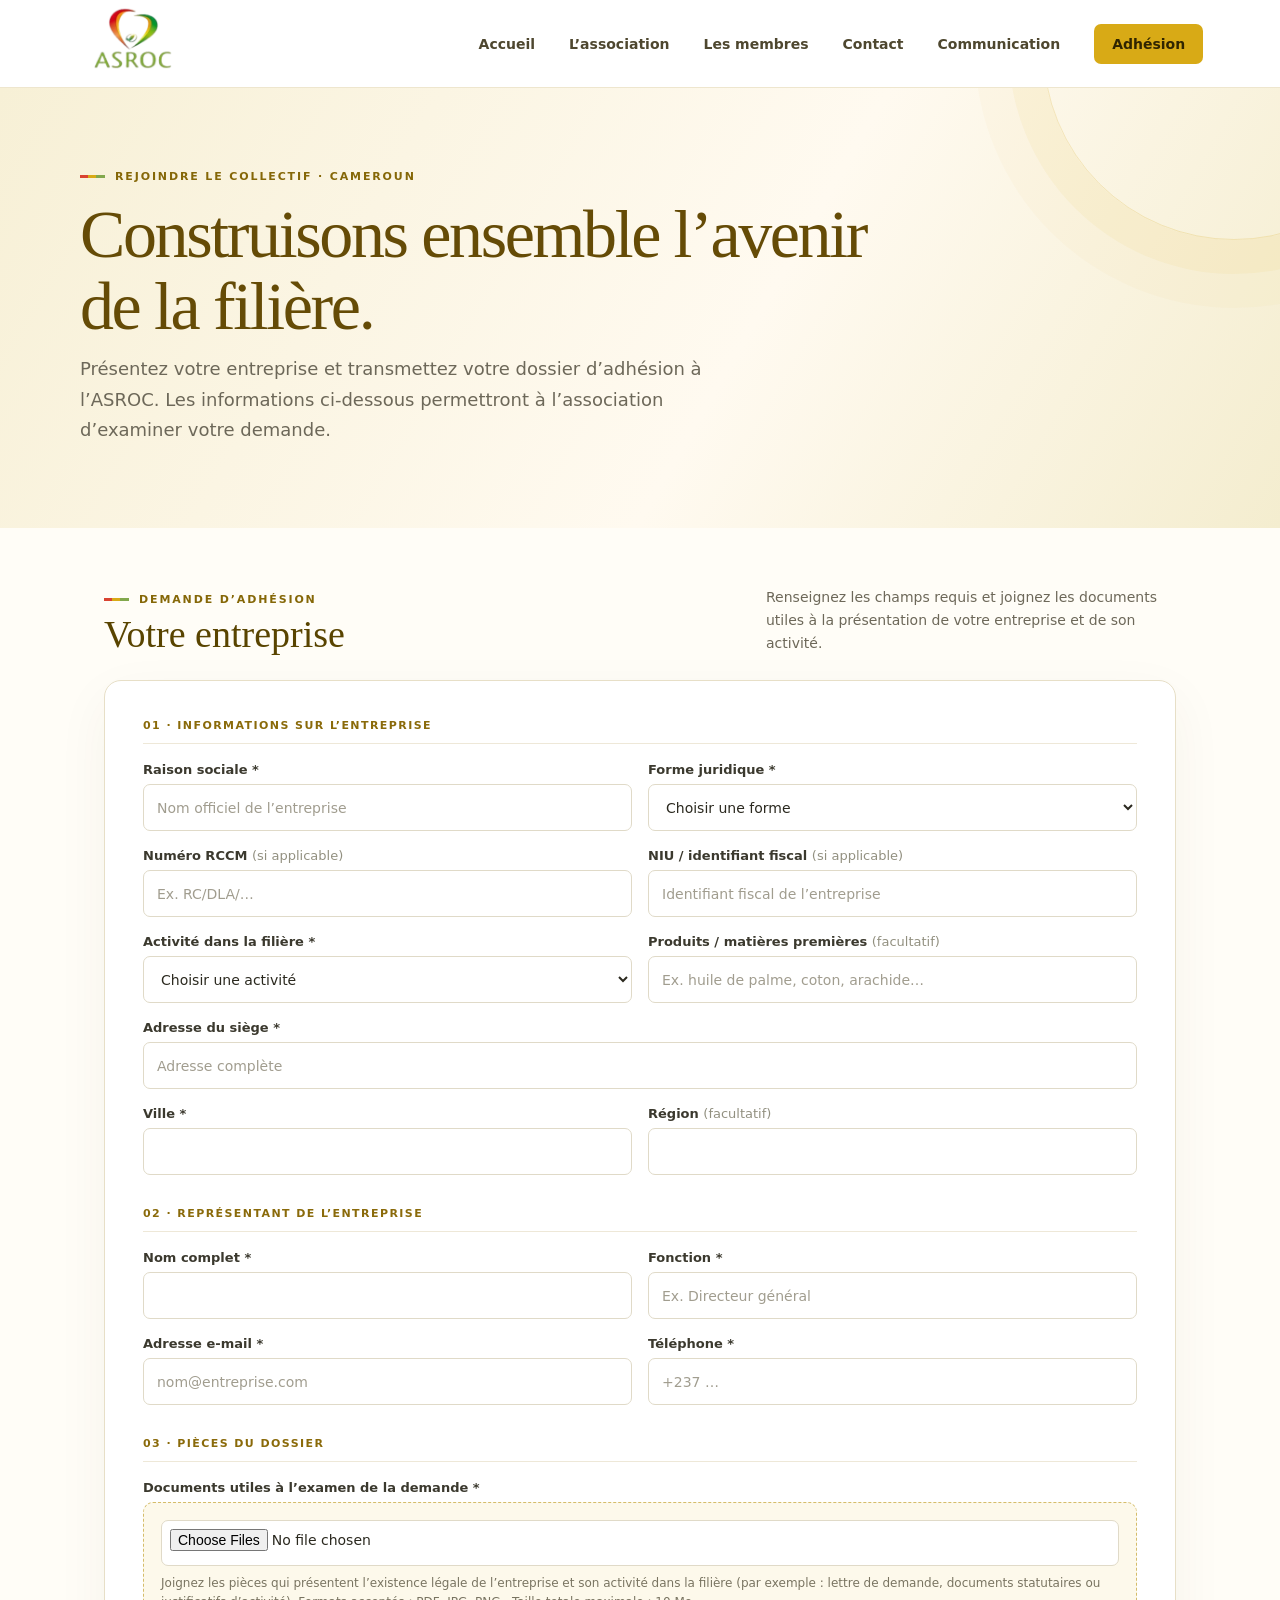
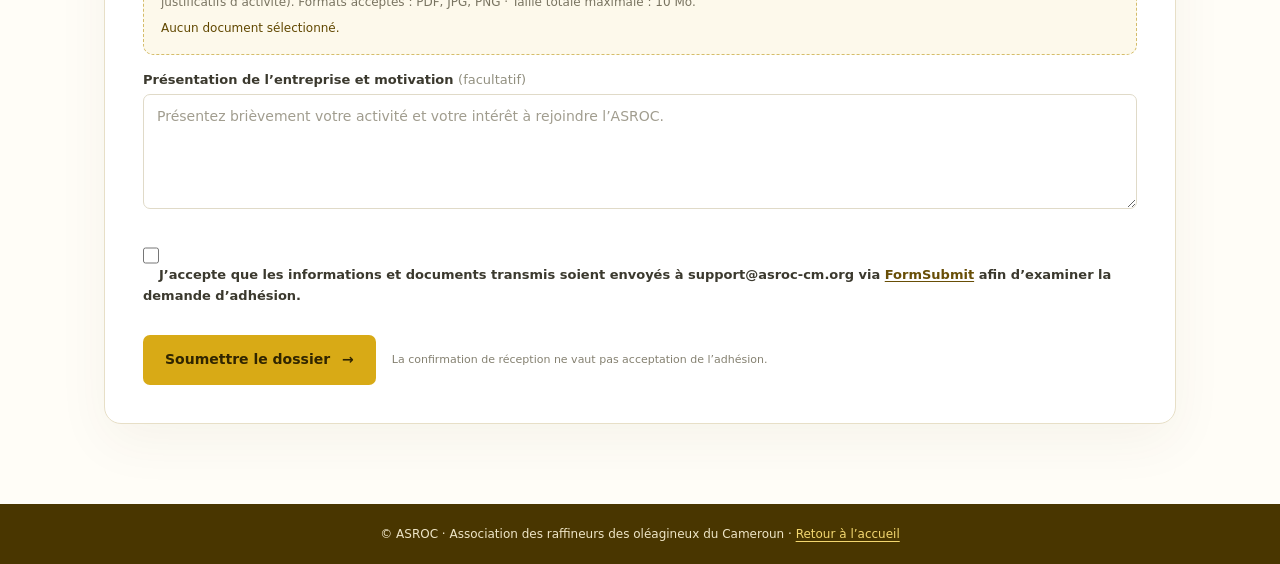
==== adherer.html @ df0bfd80 "Add ASROC communications page" ====
<!doctype html>
<html lang="fr"><head><meta charset="utf-8"><meta name="viewport" content="width=device-width, initial-scale=1, viewport-fit=cover"><meta name="theme-color" content="#d8aa16"><meta name="description" content="Déposez une demande d’adhésion à l’Association des Raffineurs des Oléagineux du Cameroun."><title>Adhérer à l’ASROC</title>
<style>
:root{--forest:#6a4d00;--deep:#493600;--gold:#d8aa16;--gold-light:#f8edc8;--paper:#fffdf7;--ink:#2b291f;--muted:#6d6859;--line:#e7dfc7}*{box-sizing:border-box}html,body{margin:0;min-height:100%;font-family:Inter,ui-sans-serif,system-ui,-apple-system,"Segoe UI",sans-serif;color:var(--ink);background:var(--paper)}a{color:inherit;text-decoration:none}.site-header{position:sticky;top:0;z-index:50;height:88px;display:flex;align-items:center;justify-content:space-between;padding:0 clamp(18px,6vw,88px);gap:22px;background:#fff;border-bottom:1px solid #eee6ce}.brand img{width:126px;height:76px;object-fit:contain;display:block}.nav{display:flex;align-items:center;gap:clamp(14px,3vw,34px);font-size:14px;font-weight:650;color:#4e472f}.nav a:hover{color:#9a7308}.nav .active{color:#805d00}.nav .nav-cta{padding:12px 18px;background:var(--gold);border-radius:7px;color:#302500}.hero{position:relative;overflow:hidden;padding:clamp(48px,7vw,82px) 24px;background:linear-gradient(120deg,#f7f0d6,#fffaf0 58%,#f4edcf)}.hero:after{content:"";position:absolute;right:-145px;top:-230px;width:380px;height:380px;border:1px solid #d6a61736;border-radius:50%;box-shadow:0 0 0 34px #d6a61710,0 0 0 68px #d6a61708;pointer-events:none}.hero-inner{position:relative;z-index:1;max-width:1120px;margin:auto}.eyebrow{display:flex;align-items:center;gap:10px;color:#856707;font-size:11px;font-weight:800;letter-spacing:.17em;text-transform:uppercase}.eyebrow:before{content:"";width:25px;height:3px;background:linear-gradient(90deg,#d94331 0 33%,#d8aa16 33% 66%,#82a84d 66%)}h1{max-width:820px;margin:15px 0 12px;color:#654b06;font:400 clamp(40px,6vw,68px)/1.06 Georgia,"Times New Roman",serif;letter-spacing:-.035em}.hero p{max-width:670px;margin:0;color:#6d6859;font-size:clamp(15px,1.7vw,18px);line-height:1.7}.main{max-width:1120px;margin:auto;padding:clamp(28px,5vw,58px) 24px 80px}.intro{display:flex;align-items:flex-end;justify-content:space-between;gap:24px;margin-bottom:25px}.intro h2{margin:7px 0 0;color:#594400;font:400 clamp(27px,4vw,38px)/1.12 Georgia,serif}.intro p{max-width:410px;margin:0;color:var(--muted);font-size:14px;line-height:1.65}.form-card{padding:clamp(22px,4vw,38px);border:1px solid var(--line);border-radius:17px;background:#fff;box-shadow:0 18px 54px #5440000d}.section-label{margin:0 0 18px;padding-bottom:11px;border-bottom:1px solid #eee8d8;color:#8a6a0a;font-size:11px;font-weight:800;letter-spacing:.13em;text-transform:uppercase}.fields{display:grid;grid-template-columns:repeat(2,minmax(0,1fr));gap:17px 16px}.field{min-width:0}.field.full{grid-column:1/-1}.field label,.field legend{display:block;margin:0 0 7px;color:#3b392e;font-size:13px;font-weight:700}.optional{color:#929080;font-weight:500}.field input,.field select,.field textarea{width:100%;min-height:47px;padding:11px 13px;border:1px solid #e0dac8;border-radius:7px;background:#fff;color:var(--ink);font:inherit;font-size:14px;outline:none;transition:border-color .18s,box-shadow .18s}.field textarea{min-height:115px;resize:vertical;line-height:1.55}.field input:focus,.field select:focus,.field textarea:focus{border-color:#bd920f;box-shadow:0 0 0 3px #d6a61724}.field input::placeholder,.field textarea::placeholder{color:#a19d8f}.field fieldset{margin:0;padding:0;border:0}.file-box{padding:17px;border:1px dashed #d5bd6a;border-radius:10px;background:#fdf9eb}.file-box input[type=file]{min-height:46px;padding:8px;background:#fff}.file-hint{margin:8px 0 0;color:#797461;font-size:12px;line-height:1.55}.file-list{margin:8px 0 0;color:#614800;font-size:12px;line-height:1.5}.consent{display:flex;align-items:flex-start;gap:10px;color:#706b5d;font-size:12px;line-height:1.55}.consent input{flex:0 0 16px;width:16px;height:16px;margin:2px 0 0;accent-color:#9b7407}.consent a{color:#684e06;text-decoration:underline;text-underline-offset:2px}.status{display:none;margin:0 0 18px;padding:13px 15px;border:1px solid #e1d18e;border-radius:8px;background:#fbf5df;color:#614800;font-size:14px;line-height:1.5}.status.is-visible{display:block}.status.is-error{border-color:#e6b8ae;background:#fff5f2;color:#852f20}.submit-row{display:flex;align-items:center;gap:16px;flex-wrap:wrap;margin-top:22px}.submit-button{min-height:50px;padding:0 22px;display:inline-flex;align-items:center;gap:12px;border:0;border-radius:7px;background:#d8aa16;color:#302500;font:700 14px/1.2 system-ui,sans-serif;cursor:pointer;transition:transform .18s,background .18s}.submit-button:hover{transform:translateY(-2px);background:#e5bc37}.submit-button:disabled{opacity:.65;cursor:wait;transform:none}.send-note{color:#858171;font-size:11px;line-height:1.45}.response-frame{position:absolute;width:1px;height:1px;border:0;left:-10000px;top:auto}.honey{position:absolute!important;left:-10000px!important;width:1px!important;height:1px!important;overflow:hidden!important}.site-footer{padding:23px;background:#493600;color:#eee5c6;text-align:center;font-size:12px}.site-footer a{color:#f3d76f;text-decoration:underline;text-underline-offset:3px}
@media(max-width:720px){.site-header{position:sticky;top:0;z-index:50;height:auto;min-height:76px;padding:8px 16px;gap:10px}.brand img{width:98px;height:60px}.nav{gap:11px;font-size:12px;flex-wrap:wrap;justify-content:flex-end}.nav a:nth-child(2),.nav a:nth-child(3){display:none}.nav .nav-cta{padding:10px 12px}.hero{padding:43px 19px}.main{padding:28px 16px 55px}.intro{display:block}.intro p{margin-top:9px}.fields{grid-template-columns:1fr;gap:15px}.field.full{grid-column:auto}.form-card{padding:22px 18px}}
@media(prefers-reduced-motion:reduce){*{scroll-behavior:auto!important;transition:none!important}}
@media(max-width:760px){.site-header{position:sticky;top:0;z-index:50;background:rgba(216,170,22,.9)!important;backdrop-filter:blur(10px);-webkit-backdrop-filter:blur(10px);border-bottom-color:#f0d579!important}.nav .nav-cta{background:#493600!important;color:#fff1be!important}}
@media(max-width:760px){.site-header{position:sticky;top:0;z-index:50;background:rgba(216,170,22,.82)!important;backdrop-filter:blur(12px)!important;-webkit-backdrop-filter:blur(12px)!important;border-bottom-color:rgba(255,236,169,.82)!important}}
</style></head><body>
<header class="site-header"><a class="brand" href="/" aria-label="Accueil ASROC"><img src="/assets/logo-asroc-transparent.png" alt="ASROC"></a><nav class="nav" aria-label="Navigation principale"><a href="/">Accueil</a><a href="/association.html">L’association</a><a href="/#asroc-membres">Les membres</a><a href="/contact.html">Contact</a><a href="/communication.html">Communication</a><a class="nav-cta active" href="/adherer.html" aria-current="page">Adhésion</a></nav></header>
<section class="hero"><div class="hero-inner"><div class="eyebrow">Rejoindre le collectif · Cameroun</div><h1>Construisons ensemble l’avenir de la filière.</h1><p>Présentez votre entreprise et transmettez votre dossier d’adhésion à l’ASROC. Les informations ci-dessous permettront à l’association d’examiner votre demande.</p></div></section>
<main class="main"><div class="intro"><div><div class="eyebrow">Demande d’adhésion</div><h2>Votre entreprise</h2></div><p>Renseignez les champs requis et joignez les documents utiles à la présentation de votre entreprise et de son activité.</p></div>
<section class="form-card" aria-label="Formulaire de demande d’adhésion"><div class="status" id="form-status" role="status" aria-live="polite"></div><form id="membership-form" action="https://formsubmit.co/support@asroc-cm.org" method="POST" enctype="multipart/form-data" target="asroc-membership-frame"><input type="hidden" name="_subject" value="Nouvelle demande d’adhésion ASROC"><input type="hidden" name="_template" value="table"><input type="hidden" name="_autoresponse" value="Bonjour, nous avons bien reçu votre demande d’adhésion à l’ASROC et les informations transmises. Ce message confirme la réception du dossier, pas son acceptation. L’équipe reviendra vers vous après examen. — L’ASROC"><div class="honey" aria-hidden="true"><label>Ne pas remplir<input type="text" name="_honey" tabindex="-1" autocomplete="off"></label></div>
<h3 class="section-label">01 · Informations sur l’entreprise</h3><div class="fields"><div class="field"><label for="company-name">Raison sociale <span aria-hidden="true">*</span></label><input id="company-name" name="Raison sociale" type="text" autocomplete="organization" placeholder="Nom officiel de l’entreprise" required></div><div class="field"><label for="legal-form">Forme juridique <span aria-hidden="true">*</span></label><select id="legal-form" name="Forme juridique" required><option value="" selected disabled>Choisir une forme</option><option>SA</option><option>SARL</option><option>SAS</option><option>Établissement / entreprise individuelle</option><option>Coopérative</option><option>Autre</option></select></div><div class="field"><label for="rccm">Numéro RCCM <span class="optional">(si applicable)</span></label><input id="rccm" name="Numéro RCCM" type="text" placeholder="Ex. RC/DLA/…"></div><div class="field"><label for="niu">NIU / identifiant fiscal <span class="optional">(si applicable)</span></label><input id="niu" name="NIU / identifiant fiscal" type="text" placeholder="Identifiant fiscal de l’entreprise"></div><div class="field"><label for="activity">Activité dans la filière <span aria-hidden="true">*</span></label><select id="activity" name="Activité dans la filière" required><option value="" selected disabled>Choisir une activité</option><option>Raffinage des oléagineux</option><option>Transformation</option><option>Production</option><option>Autre activité de la filière</option></select></div><div class="field"><label for="products">Produits / matières premières <span class="optional">(facultatif)</span></label><input id="products" name="Produits ou matières premières" type="text" placeholder="Ex. huile de palme, coton, arachide…"></div><div class="field full"><label for="address">Adresse du siège <span aria-hidden="true">*</span></label><input id="address" name="Adresse du siège" type="text" autocomplete="street-address" placeholder="Adresse complète" required></div><div class="field"><label for="city">Ville <span aria-hidden="true">*</span></label><input id="city" name="Ville" type="text" autocomplete="address-level2" required></div><div class="field"><label for="region">Région <span class="optional">(facultatif)</span></label><input id="region" name="Région" type="text" autocomplete="address-level1"></div></div>
<h3 class="section-label" style="margin-top:32px">02 · Représentant de l’entreprise</h3><div class="fields"><div class="field"><label for="rep-name">Nom complet <span aria-hidden="true">*</span></label><input id="rep-name" name="Nom du représentant" type="text" autocomplete="name" required></div><div class="field"><label for="rep-role">Fonction <span aria-hidden="true">*</span></label><input id="rep-role" name="Fonction du représentant" type="text" placeholder="Ex. Directeur général" required></div><div class="field"><label for="rep-email">Adresse e-mail <span aria-hidden="true">*</span></label><input id="rep-email" name="email" type="email" autocomplete="email" placeholder="nom@entreprise.com" required></div><div class="field"><label for="rep-phone">Téléphone <span aria-hidden="true">*</span></label><input id="rep-phone" name="Téléphone du représentant" type="tel" autocomplete="tel" placeholder="+237 …" required></div></div>
<h3 class="section-label" style="margin-top:32px">03 · Pièces du dossier</h3><div class="fields"><div class="field full"><label for="documents">Documents utiles à l’examen de la demande <span aria-hidden="true">*</span></label><div class="file-box"><input id="documents" name="Documents d’adhésion[]" type="file" accept=".pdf,.jpg,.jpeg,.png" multiple required><p class="file-hint">Joignez les pièces qui présentent l’existence légale de l’entreprise et son activité dans la filière (par exemple : lettre de demande, documents statutaires ou justificatifs d’activité). Formats acceptés : PDF, JPG, PNG · Taille totale maximale : 10 Mo.</p><p class="file-list" id="file-list" aria-live="polite">Aucun document sélectionné.</p></div></div><div class="field full"><label for="motivation">Présentation de l’entreprise et motivation <span class="optional">(facultatif)</span></label><textarea id="motivation" name="Présentation et motivation" placeholder="Présentez brièvement votre activité et votre intérêt à rejoindre l’ASROC."></textarea></div><div class="field full"><label class="consent"><input type="checkbox" name="Consentement" value="Accepté" required><span>J’accepte que les informations et documents transmis soient envoyés à <strong>support@asroc-cm.org</strong> via <a href="https://formsubmit.co/privacy" target="_blank" rel="noopener">FormSubmit</a> afin d’examiner la demande d’adhésion.</span></label></div></div><div class="submit-row"><button class="submit-button" type="submit">Soumettre le dossier <span aria-hidden="true">→</span></button><span class="send-note">La confirmation de réception ne vaut pas acceptation de l’adhésion.</span></div></form><iframe id="asroc-membership-frame" name="asroc-membership-frame" title="Réponse du service d’envoi de dossier" class="response-frame" aria-hidden="true" tabindex="-1"></iframe></section></main>
<footer class="site-footer">© ASROC · Association des raffineurs des oléagineux du Cameroun · <a href="/">Retour à l’accueil</a></footer>
<script>(function(){const form=document.getElementById('membership-form'),frame=document.getElementById('asroc-membership-frame'),status=document.getElementById('form-status'),button=form.querySelector('button[type="submit"]'),documents=document.getElementById('documents'),fileList=document.getElementById('file-list');let pending=false,timer=null;function show(message,error=false){status.textContent=message;status.classList.toggle('is-error',error);status.classList.add('is-visible')}documents.addEventListener('change',()=>{const files=[...documents.files],size=files.reduce((sum,file)=>sum+file.size,0);fileList.textContent=files.length?files.map(file=>file.name).join(' · ')+' — '+(size/1024/1024).toFixed(2)+' Mo':'Aucun document sélectionné.';if(size>10*1024*1024)show('La taille totale des pièces dépasse 10 Mo. Retirez un fichier ou réduisez sa taille.',true);else{status.classList.remove('is-visible','is-error')}});form.addEventListener('submit',event=>{const size=[...documents.files].reduce((sum,file)=>sum+file.size,0);if(size>10*1024*1024){event.preventDefault();show('La taille totale des pièces dépasse 10 Mo. Retirez un fichier ou réduisez sa taille.',true);return}pending=true;button.disabled=true;show('Envoi de votre demande en cours…');timer=setTimeout(()=>{if(!pending)return;pending=false;button.disabled=false;show('Le service met du temps à répondre. Vérifiez votre connexion avant de réessayer.',true)},45000)});frame.addEventListener('load',()=>{if(!pending)return;pending=false;clearTimeout(timer);form.reset();fileList.textContent='Aucun document sélectionné.';button.disabled=false;show('Votre dossier a été transmis. Un accusé de réception sera envoyé à l’adresse e-mail du représentant.');window.scrollTo({top:status.getBoundingClientRect().top+window.scrollY-24,behavior:'smooth'})});frame.addEventListener('error',()=>{if(!pending)return;pending=false;clearTimeout(timer);button.disabled=false;show('L’envoi a échoué. Réessayez dans quelques instants.',true)})})();</script>
</body></html>
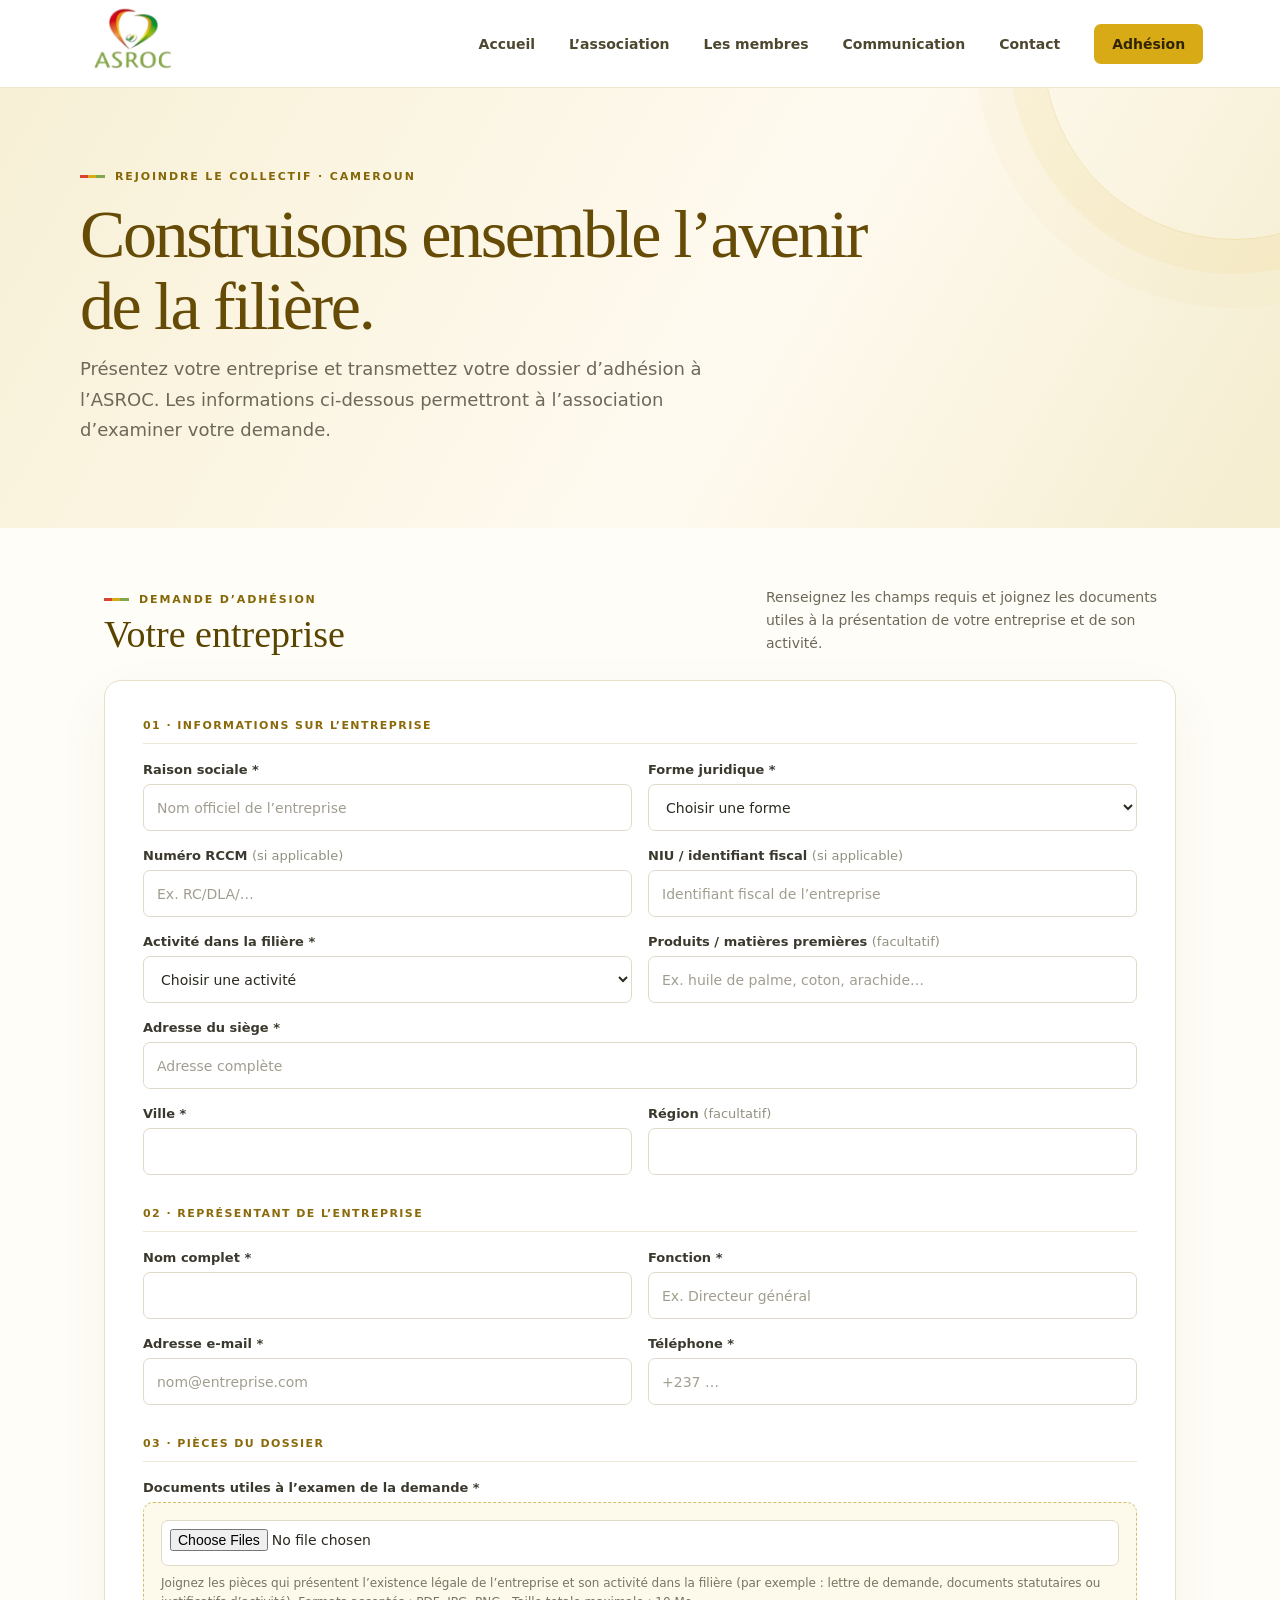
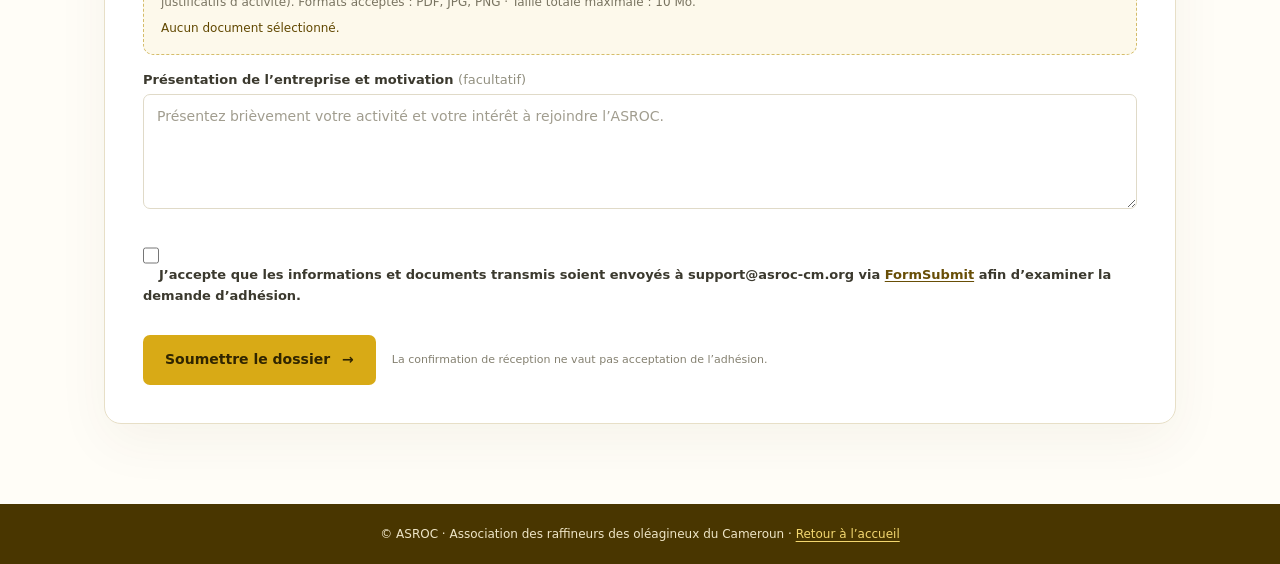
==== commit 0113b1f0: "Unify navigation across ASROC pages" ====
--- a/adherer.html
+++ b/adherer.html
@@ -7,7 +7,7 @@
 @media(max-width:760px){.site-header{position:sticky;top:0;z-index:50;background:rgba(216,170,22,.9)!important;backdrop-filter:blur(10px);-webkit-backdrop-filter:blur(10px);border-bottom-color:#f0d579!important}.nav .nav-cta{background:#493600!important;color:#fff1be!important}}
 @media(max-width:760px){.site-header{position:sticky;top:0;z-index:50;background:rgba(216,170,22,.82)!important;backdrop-filter:blur(12px)!important;-webkit-backdrop-filter:blur(12px)!important;border-bottom-color:rgba(255,236,169,.82)!important}}
 </style></head><body>
-<header class="site-header"><a class="brand" href="/" aria-label="Accueil ASROC"><img src="/assets/logo-asroc-transparent.png" alt="ASROC"></a><nav class="nav" aria-label="Navigation principale"><a href="/">Accueil</a><a href="/association.html">L’association</a><a href="/#asroc-membres">Les membres</a><a href="/contact.html">Contact</a><a href="/communication.html">Communication</a><a class="nav-cta active" href="/adherer.html" aria-current="page">Adhésion</a></nav></header>
+<header class="site-header"><a class="brand" href="/" aria-label="Accueil ASROC"><img src="/assets/logo-asroc-transparent.png" alt="ASROC"></a><nav class="nav" aria-label="Navigation principale"><a href="/">Accueil</a><a href="/association.html">L’association</a><a href="/#asroc-membres">Les membres</a><a href="/communication.html">Communication</a><a href="/contact.html">Contact</a><a class="nav-cta" href="/adherer.html">Adhésion</a></nav></header>
 <section class="hero"><div class="hero-inner"><div class="eyebrow">Rejoindre le collectif · Cameroun</div><h1>Construisons ensemble l’avenir de la filière.</h1><p>Présentez votre entreprise et transmettez votre dossier d’adhésion à l’ASROC. Les informations ci-dessous permettront à l’association d’examiner votre demande.</p></div></section>
 <main class="main"><div class="intro"><div><div class="eyebrow">Demande d’adhésion</div><h2>Votre entreprise</h2></div><p>Renseignez les champs requis et joignez les documents utiles à la présentation de votre entreprise et de son activité.</p></div>
 <section class="form-card" aria-label="Formulaire de demande d’adhésion"><div class="status" id="form-status" role="status" aria-live="polite"></div><form id="membership-form" action="https://formsubmit.co/support@asroc-cm.org" method="POST" enctype="multipart/form-data" target="asroc-membership-frame"><input type="hidden" name="_subject" value="Nouvelle demande d’adhésion ASROC"><input type="hidden" name="_template" value="table"><input type="hidden" name="_autoresponse" value="Bonjour, nous avons bien reçu votre demande d’adhésion à l’ASROC et les informations transmises. Ce message confirme la réception du dossier, pas son acceptation. L’équipe reviendra vers vous après examen. — L’ASROC"><div class="honey" aria-hidden="true"><label>Ne pas remplir<input type="text" name="_honey" tabindex="-1" autocomplete="off"></label></div>
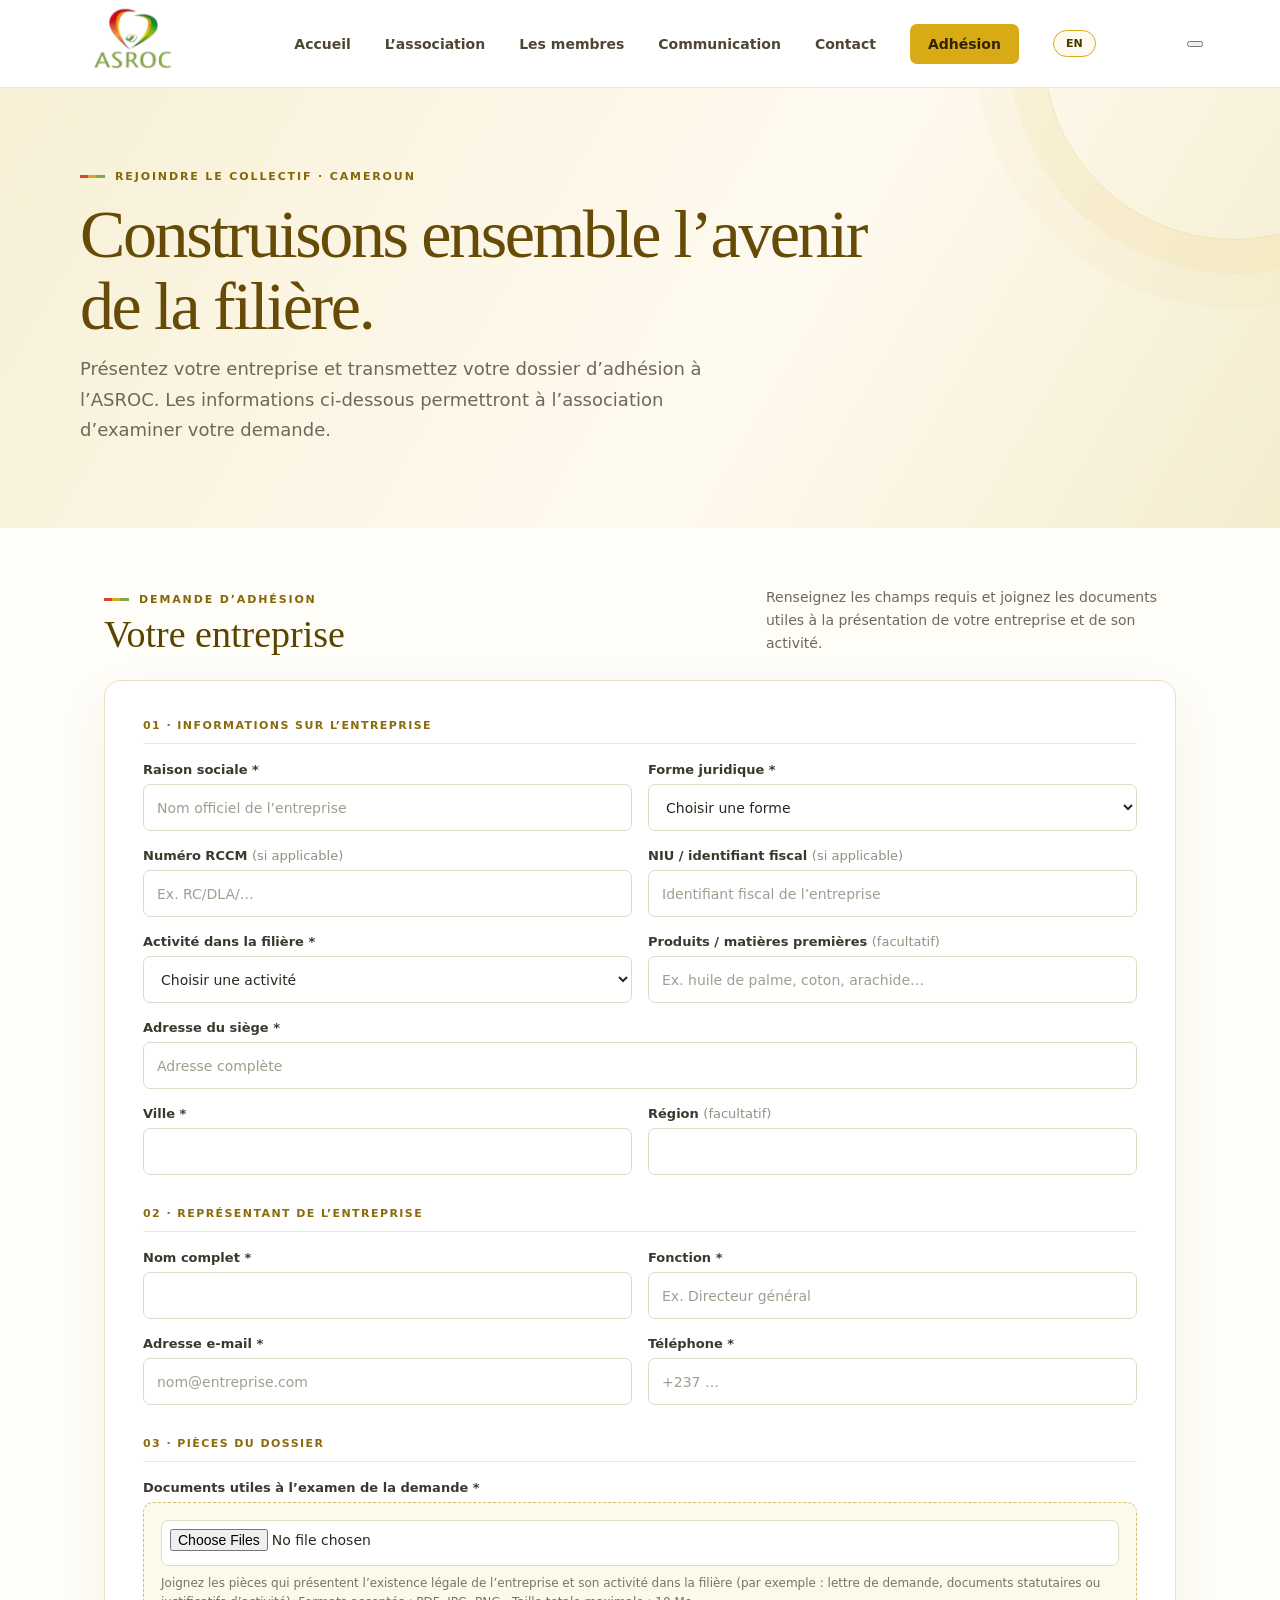
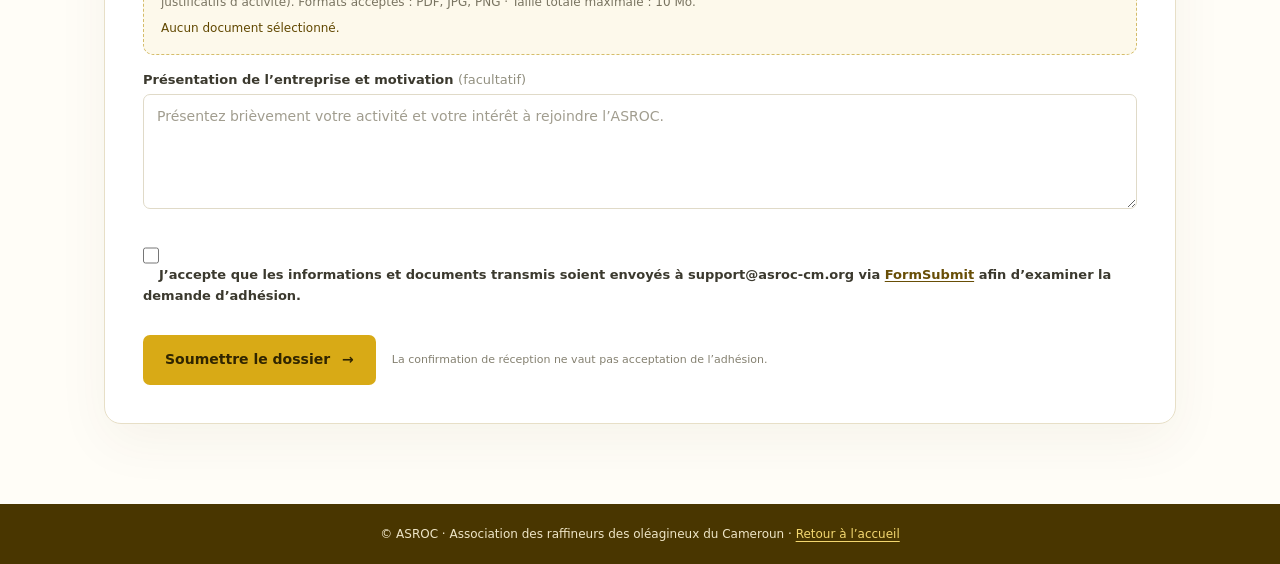
==== commit 9178af4c: "Add French English language switcher" ====
--- a/adherer.html
+++ b/adherer.html
@@ -6,8 +6,8 @@
 @media(prefers-reduced-motion:reduce){*{scroll-behavior:auto!important;transition:none!important}}
 @media(max-width:760px){.site-header{position:sticky;top:0;z-index:50;background:rgba(216,170,22,.9)!important;backdrop-filter:blur(10px);-webkit-backdrop-filter:blur(10px);border-bottom-color:#f0d579!important}.nav .nav-cta{background:#493600!important;color:#fff1be!important}}
 @media(max-width:760px){.site-header{position:sticky;top:0;z-index:50;background:rgba(216,170,22,.82)!important;backdrop-filter:blur(12px)!important;-webkit-backdrop-filter:blur(12px)!important;border-bottom-color:rgba(255,236,169,.82)!important}}
-</style></head><body>
-<header class="site-header"><a class="brand" href="/" aria-label="Accueil ASROC"><img src="/assets/logo-asroc-transparent.png" alt="ASROC"></a><nav class="nav" aria-label="Navigation principale"><a href="/">Accueil</a><a href="/association.html">L’association</a><a href="/#asroc-membres">Les membres</a><a href="/communication.html">Communication</a><a href="/contact.html">Contact</a><a class="nav-cta" href="/adherer.html">Adhésion</a></nav></header>
+</style><link rel="stylesheet" href="/navigation.css"><link rel="icon" type="image/png" href="/assets/favicon-asroc.png"><link rel="apple-touch-icon" href="/assets/favicon-asroc.png"></head><body>
+<header class="site-header"><a class="brand" href="/" aria-label="Accueil ASROC"><img src="/assets/logo-asroc-transparent.png" alt="ASROC"></a><nav class="nav" aria-label="Navigation principale"><a href="/">Accueil</a><a href="/association.html">L’association</a><a href="/membres.html">Les membres</a><a href="/communication.html">Communication</a><a href="/contact.html">Contact</a><a class="nav-cta" href="/adherer.html">Adhésion</a></nav></header>
 <section class="hero"><div class="hero-inner"><div class="eyebrow">Rejoindre le collectif · Cameroun</div><h1>Construisons ensemble l’avenir de la filière.</h1><p>Présentez votre entreprise et transmettez votre dossier d’adhésion à l’ASROC. Les informations ci-dessous permettront à l’association d’examiner votre demande.</p></div></section>
 <main class="main"><div class="intro"><div><div class="eyebrow">Demande d’adhésion</div><h2>Votre entreprise</h2></div><p>Renseignez les champs requis et joignez les documents utiles à la présentation de votre entreprise et de son activité.</p></div>
 <section class="form-card" aria-label="Formulaire de demande d’adhésion"><div class="status" id="form-status" role="status" aria-live="polite"></div><form id="membership-form" action="https://formsubmit.co/support@asroc-cm.org" method="POST" enctype="multipart/form-data" target="asroc-membership-frame"><input type="hidden" name="_subject" value="Nouvelle demande d’adhésion ASROC"><input type="hidden" name="_template" value="table"><input type="hidden" name="_autoresponse" value="Bonjour, nous avons bien reçu votre demande d’adhésion à l’ASROC et les informations transmises. Ce message confirme la réception du dossier, pas son acceptation. L’équipe reviendra vers vous après examen. — L’ASROC"><div class="honey" aria-hidden="true"><label>Ne pas remplir<input type="text" name="_honey" tabindex="-1" autocomplete="off"></label></div>
@@ -16,4 +16,4 @@
 <h3 class="section-label" style="margin-top:32px">03 · Pièces du dossier</h3><div class="fields"><div class="field full"><label for="documents">Documents utiles à l’examen de la demande <span aria-hidden="true">*</span></label><div class="file-box"><input id="documents" name="Documents d’adhésion[]" type="file" accept=".pdf,.jpg,.jpeg,.png" multiple required><p class="file-hint">Joignez les pièces qui présentent l’existence légale de l’entreprise et son activité dans la filière (par exemple : lettre de demande, documents statutaires ou justificatifs d’activité). Formats acceptés : PDF, JPG, PNG · Taille totale maximale : 10 Mo.</p><p class="file-list" id="file-list" aria-live="polite">Aucun document sélectionné.</p></div></div><div class="field full"><label for="motivation">Présentation de l’entreprise et motivation <span class="optional">(facultatif)</span></label><textarea id="motivation" name="Présentation et motivation" placeholder="Présentez brièvement votre activité et votre intérêt à rejoindre l’ASROC."></textarea></div><div class="field full"><label class="consent"><input type="checkbox" name="Consentement" value="Accepté" required><span>J’accepte que les informations et documents transmis soient envoyés à <strong>support@asroc-cm.org</strong> via <a href="https://formsubmit.co/privacy" target="_blank" rel="noopener">FormSubmit</a> afin d’examiner la demande d’adhésion.</span></label></div></div><div class="submit-row"><button class="submit-button" type="submit">Soumettre le dossier <span aria-hidden="true">→</span></button><span class="send-note">La confirmation de réception ne vaut pas acceptation de l’adhésion.</span></div></form><iframe id="asroc-membership-frame" name="asroc-membership-frame" title="Réponse du service d’envoi de dossier" class="response-frame" aria-hidden="true" tabindex="-1"></iframe></section></main>
 <footer class="site-footer">© ASROC · Association des raffineurs des oléagineux du Cameroun · <a href="/">Retour à l’accueil</a></footer>
 <script>(function(){const form=document.getElementById('membership-form'),frame=document.getElementById('asroc-membership-frame'),status=document.getElementById('form-status'),button=form.querySelector('button[type="submit"]'),documents=document.getElementById('documents'),fileList=document.getElementById('file-list');let pending=false,timer=null;function show(message,error=false){status.textContent=message;status.classList.toggle('is-error',error);status.classList.add('is-visible')}documents.addEventListener('change',()=>{const files=[...documents.files],size=files.reduce((sum,file)=>sum+file.size,0);fileList.textContent=files.length?files.map(file=>file.name).join(' · ')+' — '+(size/1024/1024).toFixed(2)+' Mo':'Aucun document sélectionné.';if(size>10*1024*1024)show('La taille totale des pièces dépasse 10 Mo. Retirez un fichier ou réduisez sa taille.',true);else{status.classList.remove('is-visible','is-error')}});form.addEventListener('submit',event=>{const size=[...documents.files].reduce((sum,file)=>sum+file.size,0);if(size>10*1024*1024){event.preventDefault();show('La taille totale des pièces dépasse 10 Mo. Retirez un fichier ou réduisez sa taille.',true);return}pending=true;button.disabled=true;show('Envoi de votre demande en cours…');timer=setTimeout(()=>{if(!pending)return;pending=false;button.disabled=false;show('Le service met du temps à répondre. Vérifiez votre connexion avant de réessayer.',true)},45000)});frame.addEventListener('load',()=>{if(!pending)return;pending=false;clearTimeout(timer);form.reset();fileList.textContent='Aucun document sélectionné.';button.disabled=false;show('Votre dossier a été transmis. Un accusé de réception sera envoyé à l’adresse e-mail du représentant.');window.scrollTo({top:status.getBoundingClientRect().top+window.scrollY-24,behavior:'smooth'})});frame.addEventListener('error',()=>{if(!pending)return;pending=false;clearTimeout(timer);button.disabled=false;show('L’envoi a échoué. Réessayez dans quelques instants.',true)})})();</script>
-</body></html>+<script src="/navigation.js" defer></script><script src="/i18n.js" defer></script></body></html>
--- a/navigation.css
+++ b/navigation.css
@@ -0,0 +1,29 @@
+/* Navigation ASROC partagée : inclure ce fichier dans toutes les pages HTML. */
+.site-header{position:sticky!important;top:0!important;z-index:100!important}
+#asroc-template-refined .ar-header{position:fixed!important;top:12px!important;z-index:100!important}
+@media(max-width:720px){#asroc-template-refined .ar-header{top:10px!important}}
+/* Glass band shown after scrolling on desktop and tablet. */
+.site-header{transition:background-color .22s ease,box-shadow .22s ease,backdrop-filter .22s ease}
+.subnav,.quicknav{position:sticky!important;top:82px!important;z-index:40!important}
+@media(min-width:721px){
+ .site-header.is-scrolled{top:10px!important;width:calc(100% - 28px)!important;margin-left:auto!important;margin-right:auto!important;background:rgba(255,253,247,.70)!important;backdrop-filter:blur(12px)!important;-webkit-backdrop-filter:blur(12px)!important;box-shadow:0 8px 26px rgba(49,38,7,.12)!important;border:1px solid rgba(214,168,23,.28)!important;border-radius:16px!important}
+ #asroc-template-refined .ar-header.is-scrolled{background:rgba(255,253,247,.68)!important;backdrop-filter:blur(13px)!important;-webkit-backdrop-filter:blur(13px)!important;border:1px solid rgba(214,168,23,.3)!important;border-radius:16px!important;box-shadow:0 8px 26px rgba(49,38,7,.15)!important}
+ #asroc-template-refined .ar-header.is-scrolled .ar-nav{color:#493600!important;text-shadow:none!important}
+ #asroc-template-refined .ar-header.is-scrolled .ar-nav a:not(.ar-nav-cta){color:#493600!important}
+}
+/* Match the homepage floating mobile header on every standalone page. */
+@media(max-width:720px){
+ .subnav,.quicknav{top:64px!important}
+ body:has(.site-header){padding-top:0!important}
+ .site-header{position:fixed!important;top:0!important;left:0!important;right:0!important;width:100%!important;min-height:64px!important;height:64px!important;margin:0!important;padding:0 14px!important;display:flex!important;justify-content:space-between!important;gap:10px!important;background:rgba(216,170,22,.96)!important;backdrop-filter:blur(8px)!important;-webkit-backdrop-filter:blur(8px)!important;border:0!important;border-bottom:1px solid rgba(255,236,169,.78)!important;border-radius:0!important;box-shadow:none!important}
+ .site-header.is-scrolled{top:10px!important;left:16px!important;right:16px!important;width:auto!important;margin:0!important;padding:0 12px!important;background:rgba(216,170,22,.66)!important;backdrop-filter:blur(14px)!important;-webkit-backdrop-filter:blur(14px)!important;border:1px solid rgba(255,236,169,.78)!important;border-radius:14px!important;box-shadow:0 8px 25px rgba(54,41,8,.2)!important}
+ .site-header .brand{flex:0 0 auto;min-width:0!important}.site-header .brand img{width:104px!important;height:60px!important;object-fit:contain}
+ .site-header .mobile-menu-toggle{display:flex!important;flex-direction:column;justify-content:center;gap:5px;width:44px;height:44px;padding:10px;border:1px solid #8e6c08;border-radius:10px;background:#f5e7b8;color:#493600;cursor:pointer;z-index:12}
+ .site-header .mobile-menu-toggle span{display:block;width:22px;height:2px;border-radius:2px;background:#493600;transition:transform .2s,opacity .2s}
+ .site-header .mobile-menu-toggle[aria-expanded="true"] span:first-child{transform:translateY(7px) rotate(45deg)}.site-header .mobile-menu-toggle[aria-expanded="true"] span:nth-child(2){opacity:0}.site-header .mobile-menu-toggle[aria-expanded="true"] span:last-child{transform:translateY(-7px) rotate(-45deg)}
+ .site-header .main-nav,.site-header .nav{display:none!important;position:absolute!important;top:calc(100% + 9px)!important;left:0!important;right:0!important;padding:12px!important;margin:0!important;background:#fff!important;color:#203b22!important;border:1px solid #d5ddc5!important;border-radius:14px!important;box-shadow:0 16px 40px #0003!important;align-items:stretch!important;gap:3px!important;flex-direction:column!important}
+ .site-header .main-nav.is-open,.site-header .nav.is-open{display:flex!important}
+ .site-header .main-nav a,.site-header .nav a{display:block!important;padding:12px 13px!important;border-radius:8px!important;color:#203b22!important;text-shadow:none!important;font-size:15px!important;background:transparent}
+ .site-header .main-nav .nav-cta,.site-header .nav .nav-cta{display:block!important;text-align:center;margin-top:4px;background:#493600!important;color:#fff1be!important}
+}
+.asroc-language-toggle{border:1px solid #d8aa16;border-radius:999px;background:#fffaf0;color:#493600;padding:7px 12px;font:700 11px/1 system-ui,sans-serif;cursor:pointer;white-space:nowrap}.ar-nav .asroc-language-toggle{color:#493600;margin-left:4px}@media(max-width:720px){.site-header .asroc-language-toggle{display:block!important;text-align:center!important;background:#f6edcf!important;color:#493600!important;border:1px solid #d8aa16!important;margin:5px 0 0!important;padding:12px!important}}
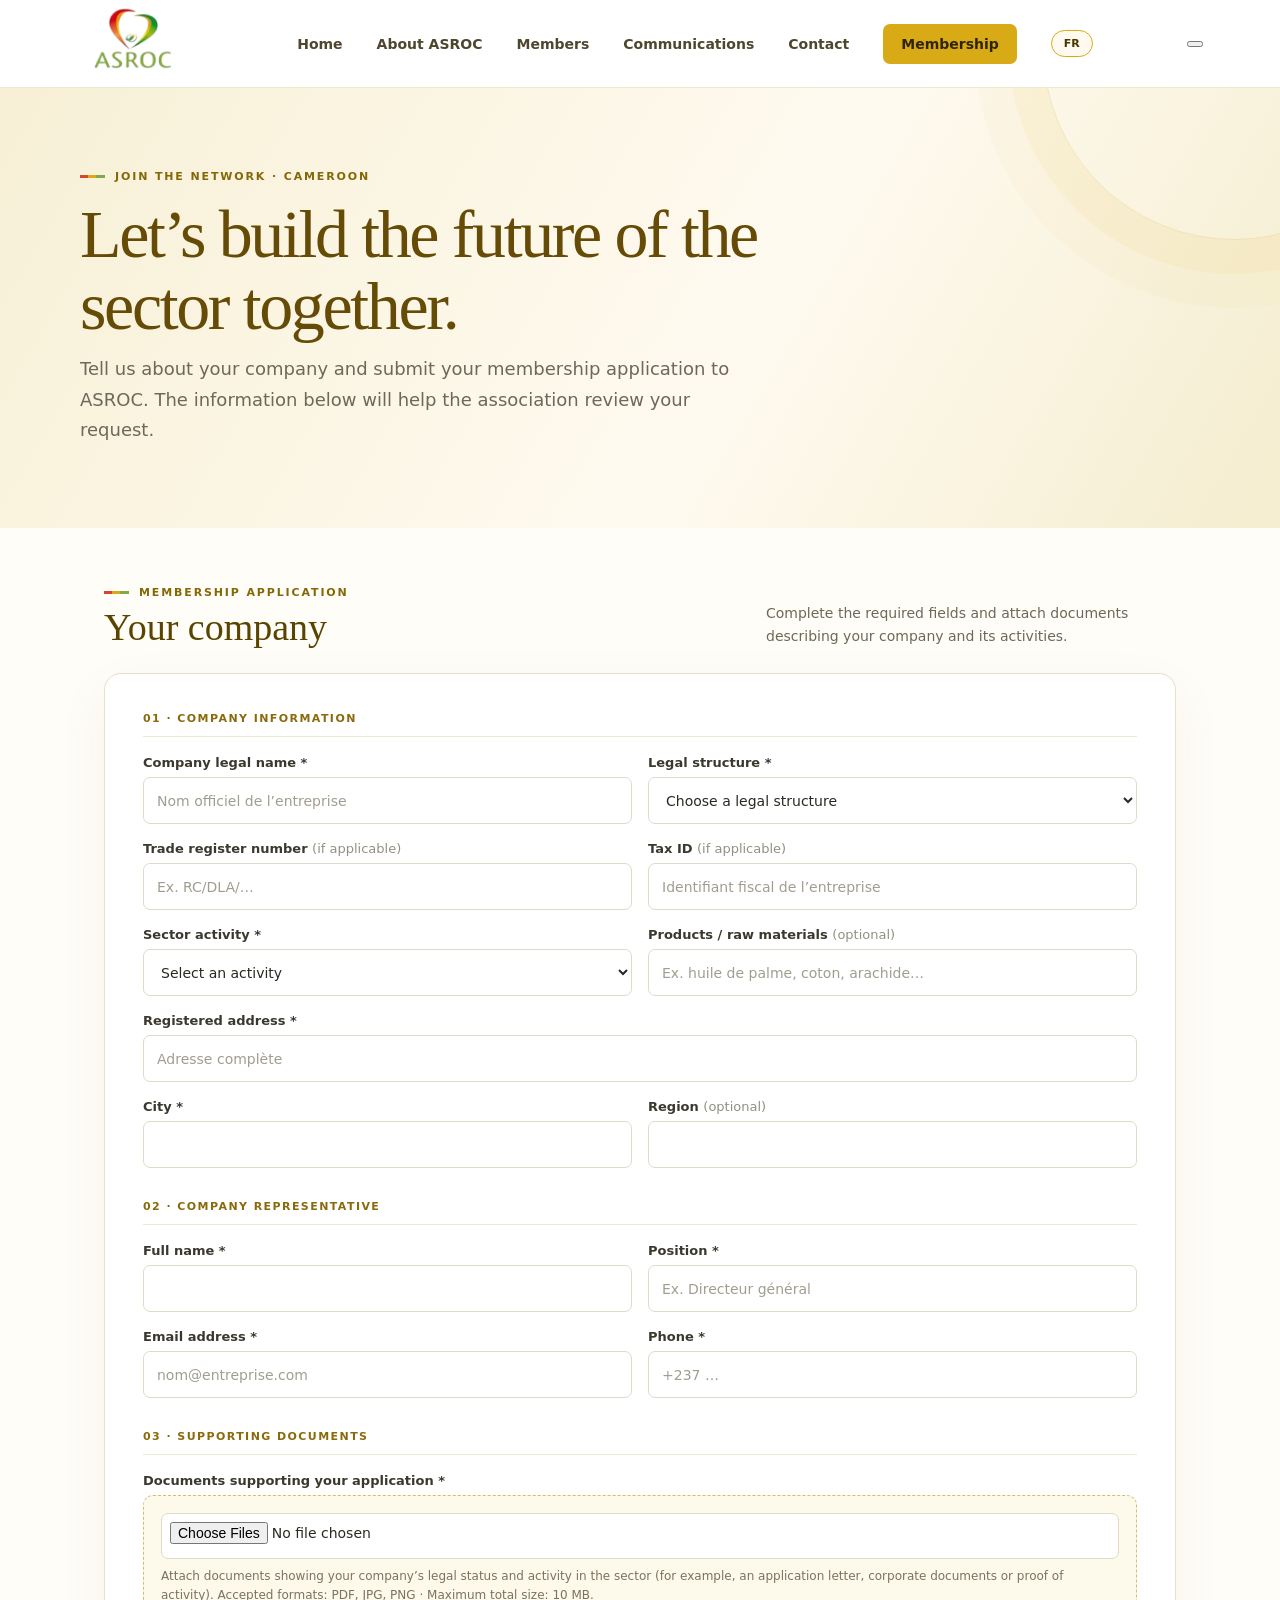
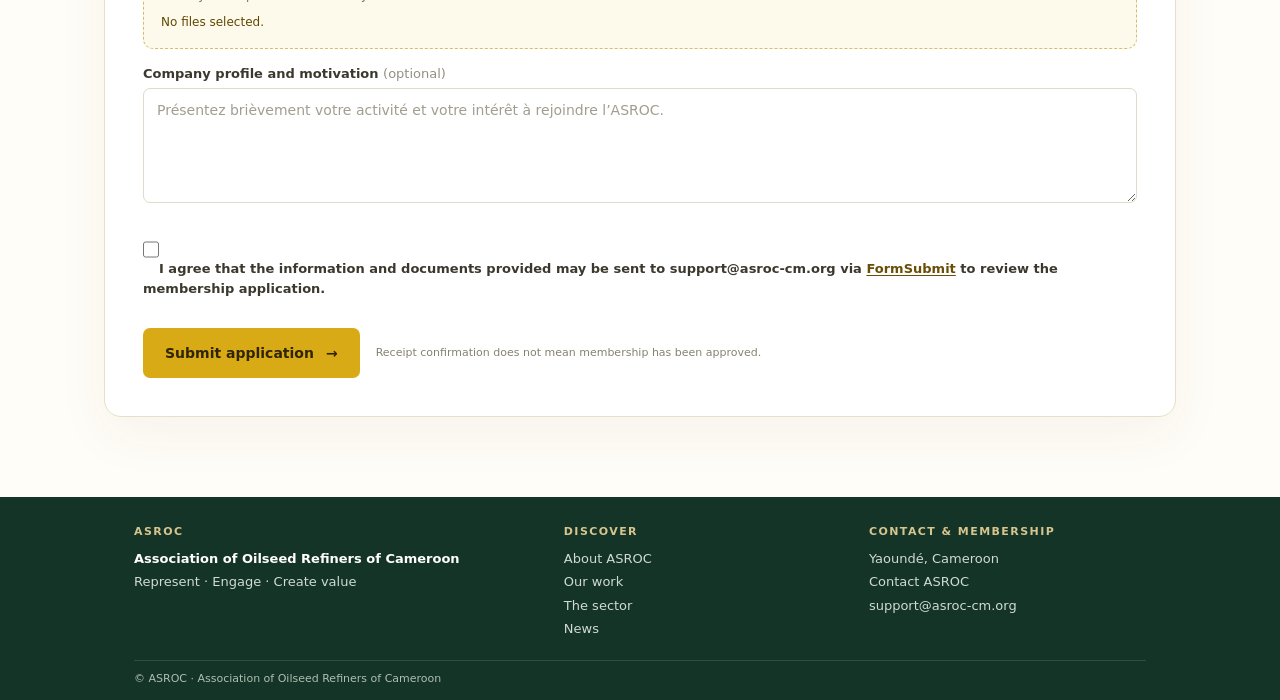
==== commit a816bac6: "Unify site footer and add Yaounde address" ====
--- a/adherer.html
+++ b/adherer.html
@@ -14,6 +14,6 @@
 <h3 class="section-label">01 · Informations sur l’entreprise</h3><div class="fields"><div class="field"><label for="company-name">Raison sociale <span aria-hidden="true">*</span></label><input id="company-name" name="Raison sociale" type="text" autocomplete="organization" placeholder="Nom officiel de l’entreprise" required></div><div class="field"><label for="legal-form">Forme juridique <span aria-hidden="true">*</span></label><select id="legal-form" name="Forme juridique" required><option value="" selected disabled>Choisir une forme</option><option>SA</option><option>SARL</option><option>SAS</option><option>Établissement / entreprise individuelle</option><option>Coopérative</option><option>Autre</option></select></div><div class="field"><label for="rccm">Numéro RCCM <span class="optional">(si applicable)</span></label><input id="rccm" name="Numéro RCCM" type="text" placeholder="Ex. RC/DLA/…"></div><div class="field"><label for="niu">NIU / identifiant fiscal <span class="optional">(si applicable)</span></label><input id="niu" name="NIU / identifiant fiscal" type="text" placeholder="Identifiant fiscal de l’entreprise"></div><div class="field"><label for="activity">Activité dans la filière <span aria-hidden="true">*</span></label><select id="activity" name="Activité dans la filière" required><option value="" selected disabled>Choisir une activité</option><option>Raffinage des oléagineux</option><option>Transformation</option><option>Production</option><option>Autre activité de la filière</option></select></div><div class="field"><label for="products">Produits / matières premières <span class="optional">(facultatif)</span></label><input id="products" name="Produits ou matières premières" type="text" placeholder="Ex. huile de palme, coton, arachide…"></div><div class="field full"><label for="address">Adresse du siège <span aria-hidden="true">*</span></label><input id="address" name="Adresse du siège" type="text" autocomplete="street-address" placeholder="Adresse complète" required></div><div class="field"><label for="city">Ville <span aria-hidden="true">*</span></label><input id="city" name="Ville" type="text" autocomplete="address-level2" required></div><div class="field"><label for="region">Région <span class="optional">(facultatif)</span></label><input id="region" name="Région" type="text" autocomplete="address-level1"></div></div>
 <h3 class="section-label" style="margin-top:32px">02 · Représentant de l’entreprise</h3><div class="fields"><div class="field"><label for="rep-name">Nom complet <span aria-hidden="true">*</span></label><input id="rep-name" name="Nom du représentant" type="text" autocomplete="name" required></div><div class="field"><label for="rep-role">Fonction <span aria-hidden="true">*</span></label><input id="rep-role" name="Fonction du représentant" type="text" placeholder="Ex. Directeur général" required></div><div class="field"><label for="rep-email">Adresse e-mail <span aria-hidden="true">*</span></label><input id="rep-email" name="email" type="email" autocomplete="email" placeholder="nom@entreprise.com" required></div><div class="field"><label for="rep-phone">Téléphone <span aria-hidden="true">*</span></label><input id="rep-phone" name="Téléphone du représentant" type="tel" autocomplete="tel" placeholder="+237 …" required></div></div>
 <h3 class="section-label" style="margin-top:32px">03 · Pièces du dossier</h3><div class="fields"><div class="field full"><label for="documents">Documents utiles à l’examen de la demande <span aria-hidden="true">*</span></label><div class="file-box"><input id="documents" name="Documents d’adhésion[]" type="file" accept=".pdf,.jpg,.jpeg,.png" multiple required><p class="file-hint">Joignez les pièces qui présentent l’existence légale de l’entreprise et son activité dans la filière (par exemple : lettre de demande, documents statutaires ou justificatifs d’activité). Formats acceptés : PDF, JPG, PNG · Taille totale maximale : 10 Mo.</p><p class="file-list" id="file-list" aria-live="polite">Aucun document sélectionné.</p></div></div><div class="field full"><label for="motivation">Présentation de l’entreprise et motivation <span class="optional">(facultatif)</span></label><textarea id="motivation" name="Présentation et motivation" placeholder="Présentez brièvement votre activité et votre intérêt à rejoindre l’ASROC."></textarea></div><div class="field full"><label class="consent"><input type="checkbox" name="Consentement" value="Accepté" required><span>J’accepte que les informations et documents transmis soient envoyés à <strong>support@asroc-cm.org</strong> via <a href="https://formsubmit.co/privacy" target="_blank" rel="noopener">FormSubmit</a> afin d’examiner la demande d’adhésion.</span></label></div></div><div class="submit-row"><button class="submit-button" type="submit">Soumettre le dossier <span aria-hidden="true">→</span></button><span class="send-note">La confirmation de réception ne vaut pas acceptation de l’adhésion.</span></div></form><iframe id="asroc-membership-frame" name="asroc-membership-frame" title="Réponse du service d’envoi de dossier" class="response-frame" aria-hidden="true" tabindex="-1"></iframe></section></main>
-<footer class="site-footer">© ASROC · Association des raffineurs des oléagineux du Cameroun · <a href="/">Retour à l’accueil</a></footer>
+<footer class="ar-footer" id="asroc-contact"><div class="ar-shell"><div class="ar-footer-grid"><div><h3>ASROC</h3><p class="ar-footer-brand">Association des raffineurs des oléagineux du Cameroun</p><p>Représenter · Dialoguer · Valoriser</p></div><div><h3>Découvrir</h3><p><a href="/association.html">L’association</a><br><a href="/#asroc-actions">Nos actions</a><br><a href="/#asroc-filiere">La filière</a><br><a href="/#asroc-actualites">Actualités</a></p></div><div><h3>Contact & adhésion</h3><p>Yaoundé, Cameroun<br><a href="/contact.html">Contactez l’ASROC</a><br><a href="mailto:support@asroc-cm.org">support@asroc-cm.org</a></p></div></div><div class="ar-footer-bottom">© ASROC · Association des raffineurs des oléagineux du Cameroun</div></div></footer>
 <script>(function(){const form=document.getElementById('membership-form'),frame=document.getElementById('asroc-membership-frame'),status=document.getElementById('form-status'),button=form.querySelector('button[type="submit"]'),documents=document.getElementById('documents'),fileList=document.getElementById('file-list');let pending=false,timer=null;function show(message,error=false){status.textContent=message;status.classList.toggle('is-error',error);status.classList.add('is-visible')}documents.addEventListener('change',()=>{const files=[...documents.files],size=files.reduce((sum,file)=>sum+file.size,0);fileList.textContent=files.length?files.map(file=>file.name).join(' · ')+' — '+(size/1024/1024).toFixed(2)+' Mo':'Aucun document sélectionné.';if(size>10*1024*1024)show('La taille totale des pièces dépasse 10 Mo. Retirez un fichier ou réduisez sa taille.',true);else{status.classList.remove('is-visible','is-error')}});form.addEventListener('submit',event=>{const size=[...documents.files].reduce((sum,file)=>sum+file.size,0);if(size>10*1024*1024){event.preventDefault();show('La taille totale des pièces dépasse 10 Mo. Retirez un fichier ou réduisez sa taille.',true);return}pending=true;button.disabled=true;show('Envoi de votre demande en cours…');timer=setTimeout(()=>{if(!pending)return;pending=false;button.disabled=false;show('Le service met du temps à répondre. Vérifiez votre connexion avant de réessayer.',true)},45000)});frame.addEventListener('load',()=>{if(!pending)return;pending=false;clearTimeout(timer);form.reset();fileList.textContent='Aucun document sélectionné.';button.disabled=false;show('Votre dossier a été transmis. Un accusé de réception sera envoyé à l’adresse e-mail du représentant.');window.scrollTo({top:status.getBoundingClientRect().top+window.scrollY-24,behavior:'smooth'})});frame.addEventListener('error',()=>{if(!pending)return;pending=false;clearTimeout(timer);button.disabled=false;show('L’envoi a échoué. Réessayez dans quelques instants.',true)})})();</script>
 <script src="/navigation.js" defer></script><script src="/i18n.js" defer></script></body></html>
--- a/navigation.css
+++ b/navigation.css
@@ -6,8 +6,8 @@
 .site-header{transition:background-color .22s ease,box-shadow .22s ease,backdrop-filter .22s ease}
 .subnav,.quicknav{position:sticky!important;top:82px!important;z-index:40!important}
 @media(min-width:721px){
- .site-header.is-scrolled{top:10px!important;width:calc(100% - 28px)!important;margin-left:auto!important;margin-right:auto!important;background:rgba(255,253,247,.70)!important;backdrop-filter:blur(12px)!important;-webkit-backdrop-filter:blur(12px)!important;box-shadow:0 8px 26px rgba(49,38,7,.12)!important;border:1px solid rgba(214,168,23,.28)!important;border-radius:16px!important}
- #asroc-template-refined .ar-header.is-scrolled{background:rgba(255,253,247,.68)!important;backdrop-filter:blur(13px)!important;-webkit-backdrop-filter:blur(13px)!important;border:1px solid rgba(214,168,23,.3)!important;border-radius:16px!important;box-shadow:0 8px 26px rgba(49,38,7,.15)!important}
+ .site-header.is-scrolled{top:10px!important;width:calc(100% - 28px)!important;margin-left:auto!important;margin-right:auto!important;background:rgba(255,255,255,.78)!important;backdrop-filter:blur(15px)!important;-webkit-backdrop-filter:blur(15px)!important;box-shadow:0 8px 26px rgba(49,38,7,.14)!important;border:1px solid rgba(255,255,255,.88)!important;border-radius:16px!important}
+ #asroc-template-refined .ar-header.is-scrolled{background:rgba(255,255,255,.78)!important;backdrop-filter:blur(16px)!important;-webkit-backdrop-filter:blur(16px)!important;border:1px solid rgba(255,255,255,.9)!important;border-radius:16px!important;box-shadow:0 8px 26px rgba(49,38,7,.16)!important}
  #asroc-template-refined .ar-header.is-scrolled .ar-nav{color:#493600!important;text-shadow:none!important}
  #asroc-template-refined .ar-header.is-scrolled .ar-nav a:not(.ar-nav-cta){color:#493600!important}
 }
@@ -27,3 +27,5 @@
  .site-header .main-nav .nav-cta,.site-header .nav .nav-cta{display:block!important;text-align:center;margin-top:4px;background:#493600!important;color:#fff1be!important}
 }
 .asroc-language-toggle{border:1px solid #d8aa16;border-radius:999px;background:#fffaf0;color:#493600;padding:7px 12px;font:700 11px/1 system-ui,sans-serif;cursor:pointer;white-space:nowrap}.ar-nav .asroc-language-toggle{color:#493600;margin-left:4px}@media(max-width:720px){.site-header .asroc-language-toggle{display:block!important;text-align:center!important;background:#f6edcf!important;color:#493600!important;border:1px solid #d8aa16!important;margin:5px 0 0!important;padding:12px!important}}
+/* Shared ASROC footer across all static pages. */
+.ar-footer{background:#143427;color:#dce5da;padding:28px 0 15px}.ar-footer .ar-shell{max-width:1080px;margin:auto;padding:0 34px}.ar-footer-grid{display:grid;grid-template-columns:1.45fr 1fr 1fr;gap:28px}.ar-footer h3{font-size:11px;text-transform:uppercase;letter-spacing:.13em;color:#d7c58f;margin:0 0 9px}.ar-footer p,.ar-footer a{font-size:13px;line-height:1.8;color:#d0dbd1;margin:0}.ar-footer a:hover{color:#f3d76f;text-decoration:underline}.ar-footer-brand{font-weight:700;color:#fff!important}.ar-footer-bottom{border-top:1px solid #ffffff20;margin-top:19px;padding-top:11px;font-size:11px;color:#aebeb1}.ar-footer .ar-shell{width:min(100%,1148px)}@media(max-width:720px){.ar-footer .ar-shell{padding:0 18px}.ar-footer-grid{grid-template-columns:1fr 1fr;gap:22px}.ar-footer-grid>div:first-child{grid-column:1/-1}}@media(max-width:440px){.ar-footer-grid{grid-template-columns:1fr}}
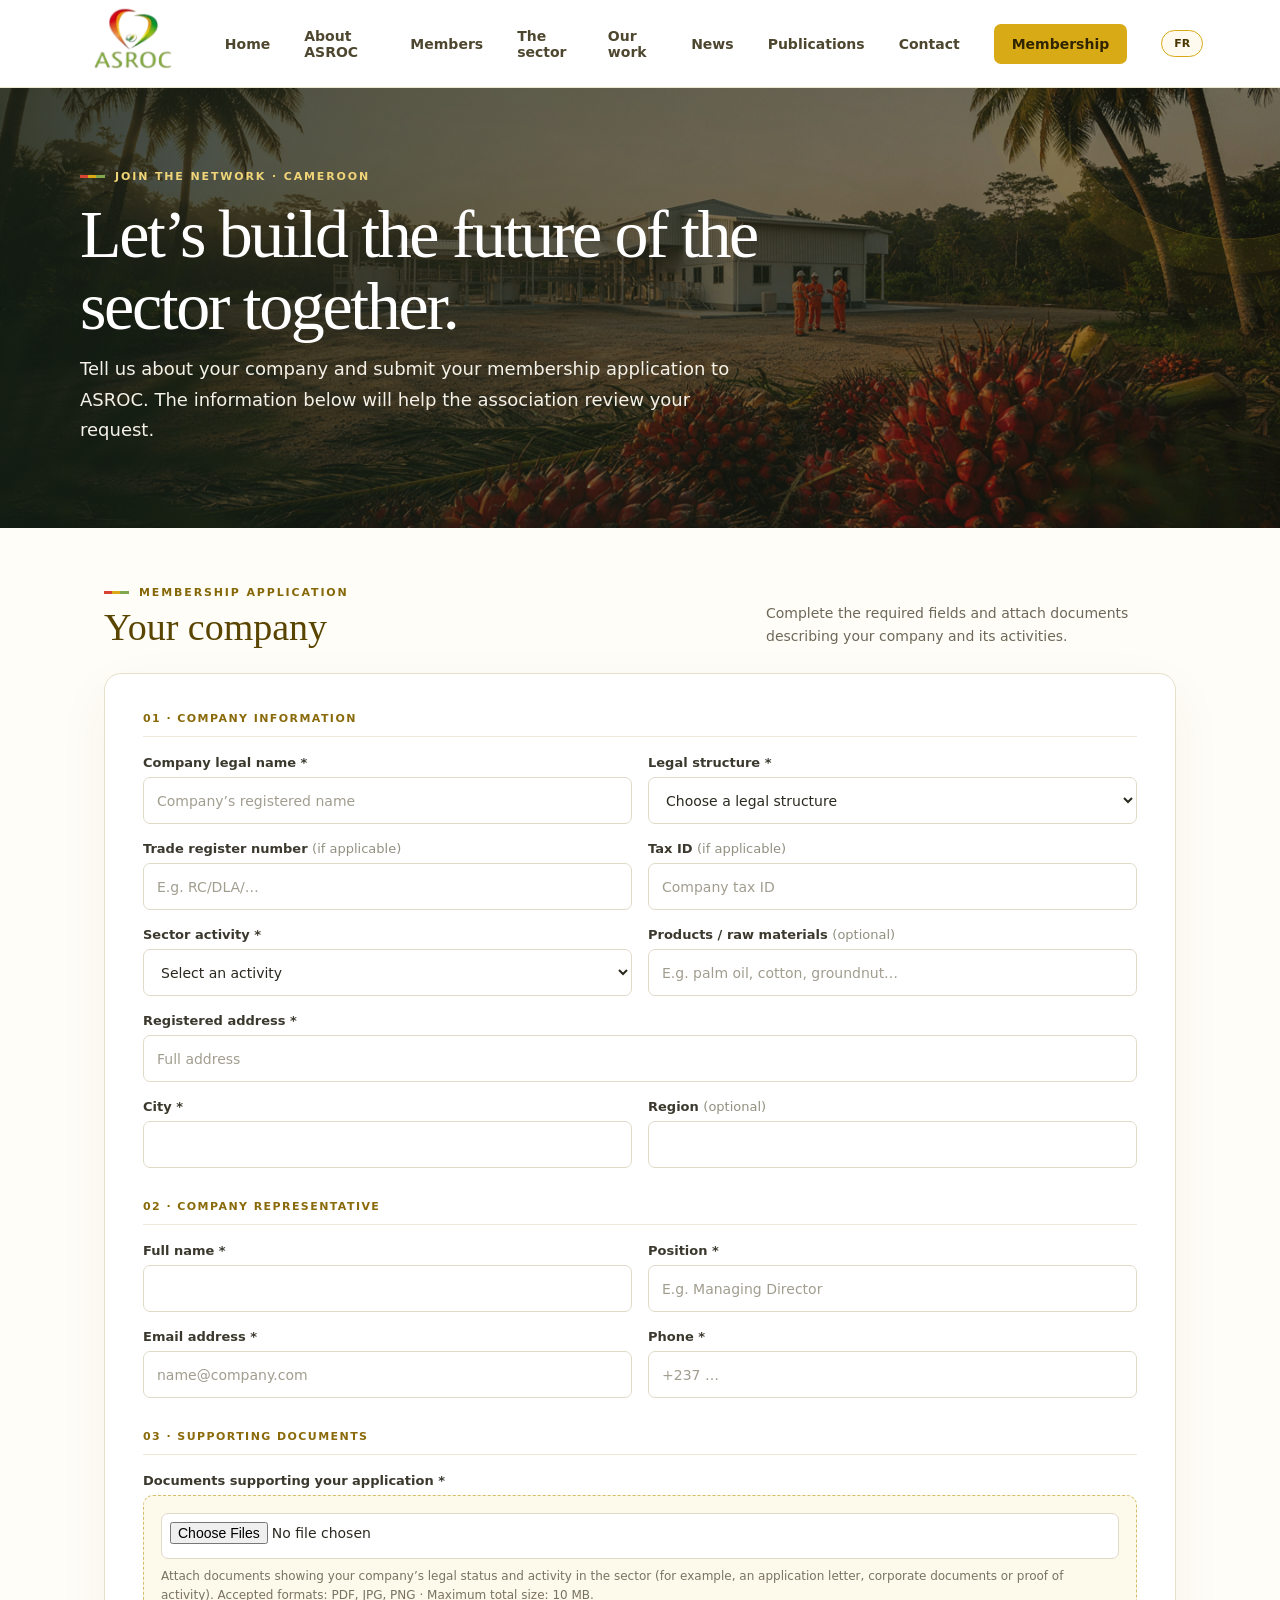
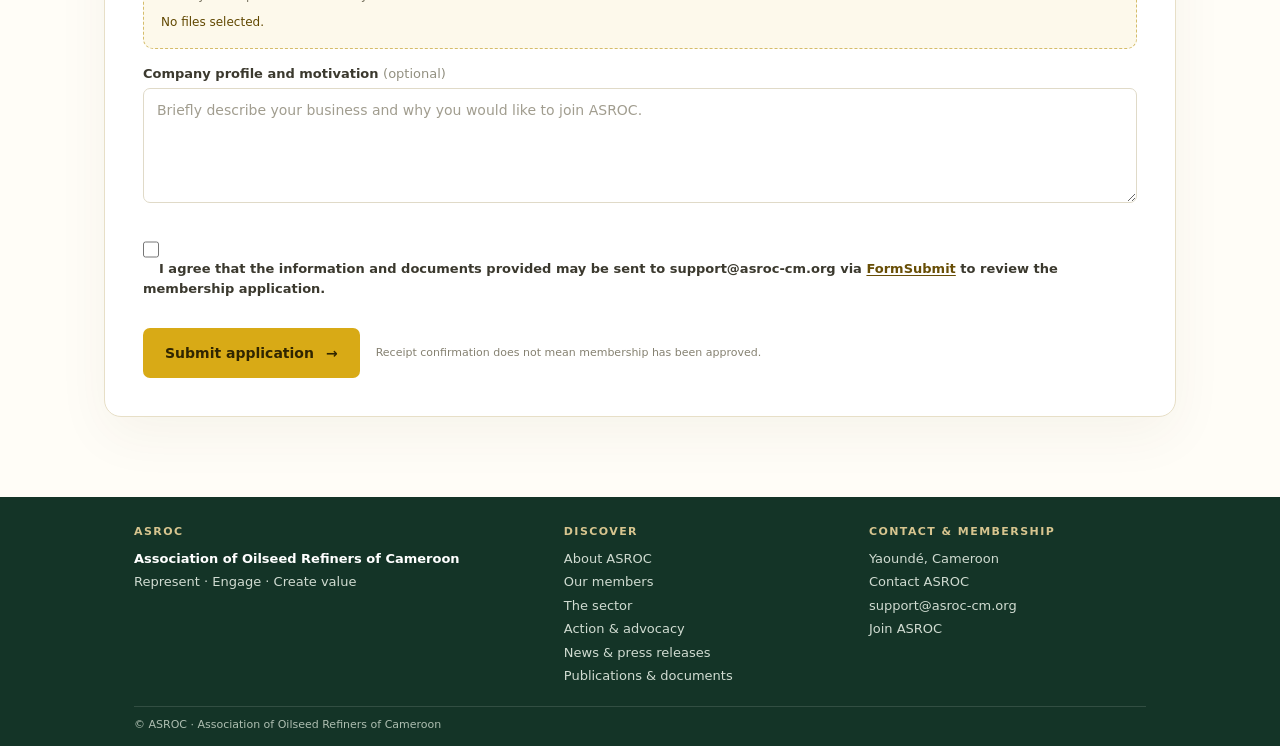
==== commit 98a4ad23: "Align site with ASROC specification Add La filière, Actions et plaidoyer and Publications pages, reb" ====
--- a/adherer.html
+++ b/adherer.html
@@ -7,13 +7,13 @@
 @media(max-width:760px){.site-header{position:sticky;top:0;z-index:50;background:rgba(216,170,22,.9)!important;backdrop-filter:blur(10px);-webkit-backdrop-filter:blur(10px);border-bottom-color:#f0d579!important}.nav .nav-cta{background:#493600!important;color:#fff1be!important}}
 @media(max-width:760px){.site-header{position:sticky;top:0;z-index:50;background:rgba(216,170,22,.82)!important;backdrop-filter:blur(12px)!important;-webkit-backdrop-filter:blur(12px)!important;border-bottom-color:rgba(255,236,169,.82)!important}}
 </style><link rel="stylesheet" href="/navigation.css"><link rel="icon" type="image/png" href="/assets/favicon-asroc.png"><link rel="apple-touch-icon" href="/assets/favicon-asroc.png"></head><body>
-<header class="site-header"><a class="brand" href="/" aria-label="Accueil ASROC"><img src="/assets/logo-asroc-transparent.png" alt="ASROC"></a><nav class="nav" aria-label="Navigation principale"><a href="/">Accueil</a><a href="/association.html">L’association</a><a href="/membres.html">Les membres</a><a href="/communication.html">Communication</a><a href="/contact.html">Contact</a><a class="nav-cta" href="/adherer.html">Adhésion</a></nav></header>
+<header class="site-header"><a class="brand" href="/" aria-label="Accueil ASROC"><img src="/assets/logo-asroc-transparent.png" alt="ASROC"></a><nav class="nav" aria-label="Navigation principale"><a href="/">Accueil</a><a href="/association.html">L’association</a><a href="/membres.html">Les membres</a><a href="/filiere.html">La filière</a><a href="/actions.html">Actions</a><a href="/communication.html">Actualités</a><a href="/publications.html">Publications</a><a href="/contact.html">Contact</a><a class="nav-cta" href="/adherer.html">Adhésion</a></nav></header>
 <section class="hero"><div class="hero-inner"><div class="eyebrow">Rejoindre le collectif · Cameroun</div><h1>Construisons ensemble l’avenir de la filière.</h1><p>Présentez votre entreprise et transmettez votre dossier d’adhésion à l’ASROC. Les informations ci-dessous permettront à l’association d’examiner votre demande.</p></div></section>
 <main class="main"><div class="intro"><div><div class="eyebrow">Demande d’adhésion</div><h2>Votre entreprise</h2></div><p>Renseignez les champs requis et joignez les documents utiles à la présentation de votre entreprise et de son activité.</p></div>
 <section class="form-card" aria-label="Formulaire de demande d’adhésion"><div class="status" id="form-status" role="status" aria-live="polite"></div><form id="membership-form" action="https://formsubmit.co/support@asroc-cm.org" method="POST" enctype="multipart/form-data" target="asroc-membership-frame"><input type="hidden" name="_subject" value="Nouvelle demande d’adhésion ASROC"><input type="hidden" name="_template" value="table"><input type="hidden" name="_autoresponse" value="Bonjour, nous avons bien reçu votre demande d’adhésion à l’ASROC et les informations transmises. Ce message confirme la réception du dossier, pas son acceptation. L’équipe reviendra vers vous après examen. — L’ASROC"><div class="honey" aria-hidden="true"><label>Ne pas remplir<input type="text" name="_honey" tabindex="-1" autocomplete="off"></label></div>
 <h3 class="section-label">01 · Informations sur l’entreprise</h3><div class="fields"><div class="field"><label for="company-name">Raison sociale <span aria-hidden="true">*</span></label><input id="company-name" name="Raison sociale" type="text" autocomplete="organization" placeholder="Nom officiel de l’entreprise" required></div><div class="field"><label for="legal-form">Forme juridique <span aria-hidden="true">*</span></label><select id="legal-form" name="Forme juridique" required><option value="" selected disabled>Choisir une forme</option><option>SA</option><option>SARL</option><option>SAS</option><option>Établissement / entreprise individuelle</option><option>Coopérative</option><option>Autre</option></select></div><div class="field"><label for="rccm">Numéro RCCM <span class="optional">(si applicable)</span></label><input id="rccm" name="Numéro RCCM" type="text" placeholder="Ex. RC/DLA/…"></div><div class="field"><label for="niu">NIU / identifiant fiscal <span class="optional">(si applicable)</span></label><input id="niu" name="NIU / identifiant fiscal" type="text" placeholder="Identifiant fiscal de l’entreprise"></div><div class="field"><label for="activity">Activité dans la filière <span aria-hidden="true">*</span></label><select id="activity" name="Activité dans la filière" required><option value="" selected disabled>Choisir une activité</option><option>Raffinage des oléagineux</option><option>Transformation</option><option>Production</option><option>Autre activité de la filière</option></select></div><div class="field"><label for="products">Produits / matières premières <span class="optional">(facultatif)</span></label><input id="products" name="Produits ou matières premières" type="text" placeholder="Ex. huile de palme, coton, arachide…"></div><div class="field full"><label for="address">Adresse du siège <span aria-hidden="true">*</span></label><input id="address" name="Adresse du siège" type="text" autocomplete="street-address" placeholder="Adresse complète" required></div><div class="field"><label for="city">Ville <span aria-hidden="true">*</span></label><input id="city" name="Ville" type="text" autocomplete="address-level2" required></div><div class="field"><label for="region">Région <span class="optional">(facultatif)</span></label><input id="region" name="Région" type="text" autocomplete="address-level1"></div></div>
 <h3 class="section-label" style="margin-top:32px">02 · Représentant de l’entreprise</h3><div class="fields"><div class="field"><label for="rep-name">Nom complet <span aria-hidden="true">*</span></label><input id="rep-name" name="Nom du représentant" type="text" autocomplete="name" required></div><div class="field"><label for="rep-role">Fonction <span aria-hidden="true">*</span></label><input id="rep-role" name="Fonction du représentant" type="text" placeholder="Ex. Directeur général" required></div><div class="field"><label for="rep-email">Adresse e-mail <span aria-hidden="true">*</span></label><input id="rep-email" name="email" type="email" autocomplete="email" placeholder="nom@entreprise.com" required></div><div class="field"><label for="rep-phone">Téléphone <span aria-hidden="true">*</span></label><input id="rep-phone" name="Téléphone du représentant" type="tel" autocomplete="tel" placeholder="+237 …" required></div></div>
 <h3 class="section-label" style="margin-top:32px">03 · Pièces du dossier</h3><div class="fields"><div class="field full"><label for="documents">Documents utiles à l’examen de la demande <span aria-hidden="true">*</span></label><div class="file-box"><input id="documents" name="Documents d’adhésion[]" type="file" accept=".pdf,.jpg,.jpeg,.png" multiple required><p class="file-hint">Joignez les pièces qui présentent l’existence légale de l’entreprise et son activité dans la filière (par exemple : lettre de demande, documents statutaires ou justificatifs d’activité). Formats acceptés : PDF, JPG, PNG · Taille totale maximale : 10 Mo.</p><p class="file-list" id="file-list" aria-live="polite">Aucun document sélectionné.</p></div></div><div class="field full"><label for="motivation">Présentation de l’entreprise et motivation <span class="optional">(facultatif)</span></label><textarea id="motivation" name="Présentation et motivation" placeholder="Présentez brièvement votre activité et votre intérêt à rejoindre l’ASROC."></textarea></div><div class="field full"><label class="consent"><input type="checkbox" name="Consentement" value="Accepté" required><span>J’accepte que les informations et documents transmis soient envoyés à <strong>support@asroc-cm.org</strong> via <a href="https://formsubmit.co/privacy" target="_blank" rel="noopener">FormSubmit</a> afin d’examiner la demande d’adhésion.</span></label></div></div><div class="submit-row"><button class="submit-button" type="submit">Soumettre le dossier <span aria-hidden="true">→</span></button><span class="send-note">La confirmation de réception ne vaut pas acceptation de l’adhésion.</span></div></form><iframe id="asroc-membership-frame" name="asroc-membership-frame" title="Réponse du service d’envoi de dossier" class="response-frame" aria-hidden="true" tabindex="-1"></iframe></section></main>
-<footer class="ar-footer" id="asroc-contact"><div class="ar-shell"><div class="ar-footer-grid"><div><h3>ASROC</h3><p class="ar-footer-brand">Association des raffineurs des oléagineux du Cameroun</p><p>Représenter · Dialoguer · Valoriser</p></div><div><h3>Découvrir</h3><p><a href="/association.html">L’association</a><br><a href="/#asroc-actions">Nos actions</a><br><a href="/#asroc-filiere">La filière</a><br><a href="/#asroc-actualites">Actualités</a></p></div><div><h3>Contact & adhésion</h3><p>Yaoundé, Cameroun<br><a href="/contact.html">Contactez l’ASROC</a><br><a href="mailto:support@asroc-cm.org">support@asroc-cm.org</a></p></div></div><div class="ar-footer-bottom">© ASROC · Association des raffineurs des oléagineux du Cameroun</div></div></footer>
+<footer class="ar-footer" id="asroc-contact"><div class="ar-shell"><div class="ar-footer-grid"><div><h3>ASROC</h3><p class="ar-footer-brand">Association des raffineurs des oléagineux du Cameroun</p><p>Représenter · Dialoguer · Valoriser</p></div><div><h3>Découvrir</h3><p><a href="/association.html">L’association</a><br><a href="/membres.html">Nos membres</a><br><a href="/filiere.html">La filière</a><br><a href="/actions.html">Actions et plaidoyer</a><br><a href="/communication.html">Actualités et communiqués</a><br><a href="/publications.html">Publications et documents</a></p></div><div><h3>Contact & adhésion</h3><p>Yaoundé, Cameroun<br><a href="/contact.html">Contactez l’ASROC</a><br><a href="mailto:support@asroc-cm.org">support@asroc-cm.org</a><br><a href="/adherer.html">Adhérer à l’ASROC</a></p></div></div><div class="ar-footer-bottom">© ASROC · Association des raffineurs des oléagineux du Cameroun</div></div></footer>
 <script>(function(){const form=document.getElementById('membership-form'),frame=document.getElementById('asroc-membership-frame'),status=document.getElementById('form-status'),button=form.querySelector('button[type="submit"]'),documents=document.getElementById('documents'),fileList=document.getElementById('file-list');let pending=false,timer=null;function show(message,error=false){status.textContent=message;status.classList.toggle('is-error',error);status.classList.add('is-visible')}documents.addEventListener('change',()=>{const files=[...documents.files],size=files.reduce((sum,file)=>sum+file.size,0);fileList.textContent=files.length?files.map(file=>file.name).join(' · ')+' — '+(size/1024/1024).toFixed(2)+' Mo':'Aucun document sélectionné.';if(size>10*1024*1024)show('La taille totale des pièces dépasse 10 Mo. Retirez un fichier ou réduisez sa taille.',true);else{status.classList.remove('is-visible','is-error')}});form.addEventListener('submit',event=>{const size=[...documents.files].reduce((sum,file)=>sum+file.size,0);if(size>10*1024*1024){event.preventDefault();show('La taille totale des pièces dépasse 10 Mo. Retirez un fichier ou réduisez sa taille.',true);return}pending=true;button.disabled=true;show('Envoi de votre demande en cours…');timer=setTimeout(()=>{if(!pending)return;pending=false;button.disabled=false;show('Le service met du temps à répondre. Vérifiez votre connexion avant de réessayer.',true)},45000)});frame.addEventListener('load',()=>{if(!pending)return;pending=false;clearTimeout(timer);form.reset();fileList.textContent='Aucun document sélectionné.';button.disabled=false;show('Votre dossier a été transmis. Un accusé de réception sera envoyé à l’adresse e-mail du représentant.');window.scrollTo({top:status.getBoundingClientRect().top+window.scrollY-24,behavior:'smooth'})});frame.addEventListener('error',()=>{if(!pending)return;pending=false;clearTimeout(timer);button.disabled=false;show('L’envoi a échoué. Réessayez dans quelques instants.',true)})})();</script>
-<script src="/navigation.js" defer></script><script src="/i18n.js" defer></script></body></html>+<script src="/navigation.js" defer></script><script src="/i18n.js" defer></script><script defer src="/_vercel/insights/script.js"></script></body></html>
--- a/navigation.css
+++ b/navigation.css
@@ -29,3 +29,37 @@
 .asroc-language-toggle{border:1px solid #d8aa16;border-radius:999px;background:#fffaf0;color:#493600;padding:7px 12px;font:700 11px/1 system-ui,sans-serif;cursor:pointer;white-space:nowrap}.ar-nav .asroc-language-toggle{color:#493600;margin-left:4px}@media(max-width:720px){.site-header .asroc-language-toggle{display:block!important;text-align:center!important;background:#f6edcf!important;color:#493600!important;border:1px solid #d8aa16!important;margin:5px 0 0!important;padding:12px!important}}
 /* Shared ASROC footer across all static pages. */
 .ar-footer{background:#143427;color:#dce5da;padding:28px 0 15px}.ar-footer .ar-shell{max-width:1080px;margin:auto;padding:0 34px}.ar-footer-grid{display:grid;grid-template-columns:1.45fr 1fr 1fr;gap:28px}.ar-footer h3{font-size:11px;text-transform:uppercase;letter-spacing:.13em;color:#d7c58f;margin:0 0 9px}.ar-footer p,.ar-footer a{font-size:13px;line-height:1.8;color:#d0dbd1;margin:0}.ar-footer a:hover{color:#f3d76f;text-decoration:underline}.ar-footer-brand{font-weight:700;color:#fff!important}.ar-footer-bottom{border-top:1px solid #ffffff20;margin-top:19px;padding-top:11px;font-size:11px;color:#aebeb1}.ar-footer .ar-shell{width:min(100%,1148px)}@media(max-width:720px){.ar-footer .ar-shell{padding:0 18px}.ar-footer-grid{grid-template-columns:1fr 1fr;gap:22px}.ar-footer-grid>div:first-child{grid-column:1/-1}}@media(max-width:440px){.ar-footer-grid{grid-template-columns:1fr}}
+.ar-image-attributions{margin:10px 0 0;color:#6b756d;font-size:10px;line-height:1.5}
+/* Magnific-generated ASROC banner for interior page headers. */
+.hero,.contact-hero{background-image:linear-gradient(90deg,rgba(18,28,20,.82),rgba(26,31,22,.48) 62%,rgba(37,34,20,.25)),url('/assets/asroc-banner-magnific.png')!important;background-size:cover!important;background-position:center 52%!important;background-repeat:no-repeat!important}
+.hero .eyebrow,.contact-hero .eyebrow{color:#f0d478!important}
+.hero h1,.contact-hero h1{color:#fff!important}
+.hero p,.contact-hero p{color:#f4f1e8!important}
+.hero-image{opacity:.18}
+.ar-slide-bg[data-slide="2"] img{filter:brightness(1.38)}
+@media(max-width:720px){.hero,.contact-hero{background-position:center!important}.hero-image{opacity:.12}}
+/* Menu repliable aussi sur tablette (721–1100 px) : le menu compte 9 rubriques depuis la mise en conformité. */
+.mobile-menu-toggle{display:none}
+@media(min-width:721px) and (max-width:1100px){
+ .site-header{position:sticky!important}
+ .site-header .mobile-menu-toggle{display:flex!important;flex-direction:column;justify-content:center;gap:5px;width:44px;height:44px;padding:10px;border:1px solid #8e6c08;border-radius:10px;background:#f5e7b8;color:#493600;cursor:pointer;z-index:12}
+ .site-header .mobile-menu-toggle span{display:block;width:22px;height:2px;border-radius:2px;background:#493600;transition:transform .2s,opacity .2s}
+ .site-header .mobile-menu-toggle[aria-expanded="true"] span:first-child{transform:translateY(7px) rotate(45deg)}.site-header .mobile-menu-toggle[aria-expanded="true"] span:nth-child(2){opacity:0}.site-header .mobile-menu-toggle[aria-expanded="true"] span:last-child{transform:translateY(-7px) rotate(-45deg)}
+ .site-header .main-nav,.site-header .nav{display:none!important;position:absolute!important;top:calc(100% + 9px)!important;right:clamp(18px,6vw,84px)!important;left:auto!important;width:320px!important;padding:12px!important;margin:0!important;background:#fff!important;border:1px solid #d5ddc5!important;border-radius:14px!important;box-shadow:0 16px 40px #0003!important;align-items:stretch!important;gap:3px!important;flex-direction:column!important;z-index:60}
+ .site-header .main-nav.is-open,.site-header .nav.is-open{display:flex!important}
+ .site-header .main-nav a,.site-header .nav a{display:block!important;padding:11px 13px!important;border-radius:8px!important;color:#203b22!important;font-size:15px!important}
+ .site-header .main-nav .nav-cta,.site-header .nav .nav-cta{text-align:center;margin-top:4px;background:#493600!important;color:#fff1be!important}
+ #asroc-template-refined .ar-header{position:fixed!important}
+ #asroc-template-refined .ar-menu-toggle{display:flex!important;flex-direction:column;justify-content:center;gap:5px;width:44px;height:44px;padding:10px;border:1px solid #ffffff80;border-radius:10px;background:#ffffff12;cursor:pointer;z-index:8}
+ #asroc-template-refined .ar-header.is-scrolled .ar-menu-toggle{border-color:#8e6c08;background:#f5e7b8}
+ #asroc-template-refined .ar-menu-toggle span{display:block;width:22px;height:2px;border-radius:2px;background:#fff;transition:transform .2s,opacity .2s}
+ #asroc-template-refined .ar-header.is-scrolled .ar-menu-toggle span{background:#493600}
+ #asroc-template-refined .ar-menu-toggle[aria-expanded="true"] span:first-child{transform:translateY(7px) rotate(45deg)}#asroc-template-refined .ar-menu-toggle[aria-expanded="true"] span:nth-child(2){opacity:0}#asroc-template-refined .ar-menu-toggle[aria-expanded="true"] span:last-child{transform:translateY(-7px) rotate(-45deg)}
+ #asroc-template-refined .ar-nav{display:none!important;position:absolute;top:calc(100% + 9px);right:0;left:auto;width:320px;padding:12px;background:#fff;text-shadow:none;border:1px solid #d5ddc5;border-radius:14px;box-shadow:0 16px 40px #0003;align-items:stretch;gap:3px}
+ #asroc-template-refined .ar-nav.is-open{display:flex!important;flex-direction:column}
+ #asroc-template-refined .ar-nav{height:auto!important;min-height:0!important;justify-content:flex-start!important;align-items:stretch!important;gap:3px!important}
+ #asroc-template-refined .ar-nav a{flex:0 0 auto!important;height:auto!important;min-height:0!important;line-height:1.3!important}#asroc-template-refined .ar-nav a:not(.ar-nav-cta){text-align:left!important}#asroc-template-refined .ar-nav .ar-nav-cta{text-align:center!important}
+ #asroc-template-refined .ar-nav .asroc-language-toggle{align-self:stretch}
+ #asroc-template-refined .ar-nav a:not(.ar-nav-cta){display:block;padding:11px 13px;border-radius:8px;color:#203b22!important;text-shadow:none;font-size:15px}
+ #asroc-template-refined .ar-nav .ar-nav-cta{display:block;text-align:center;margin-top:4px;padding:12px!important}
+}
